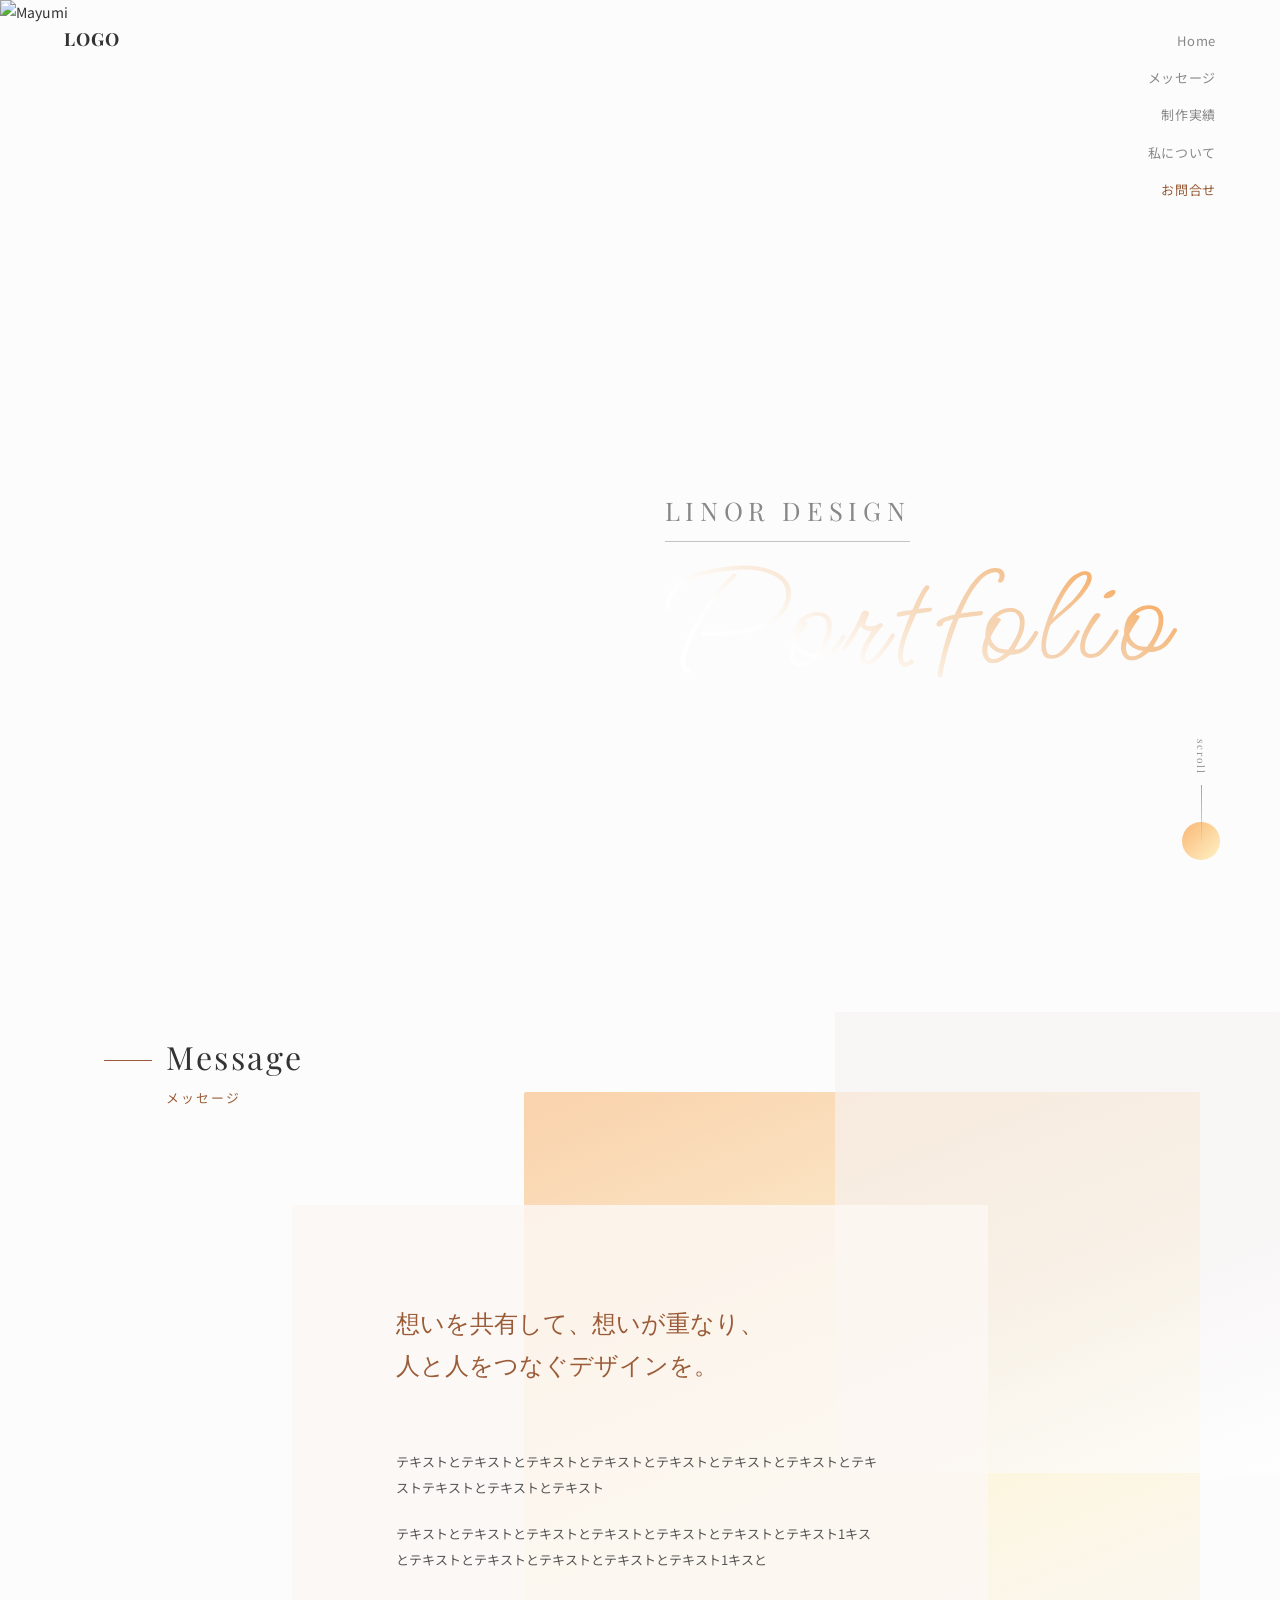
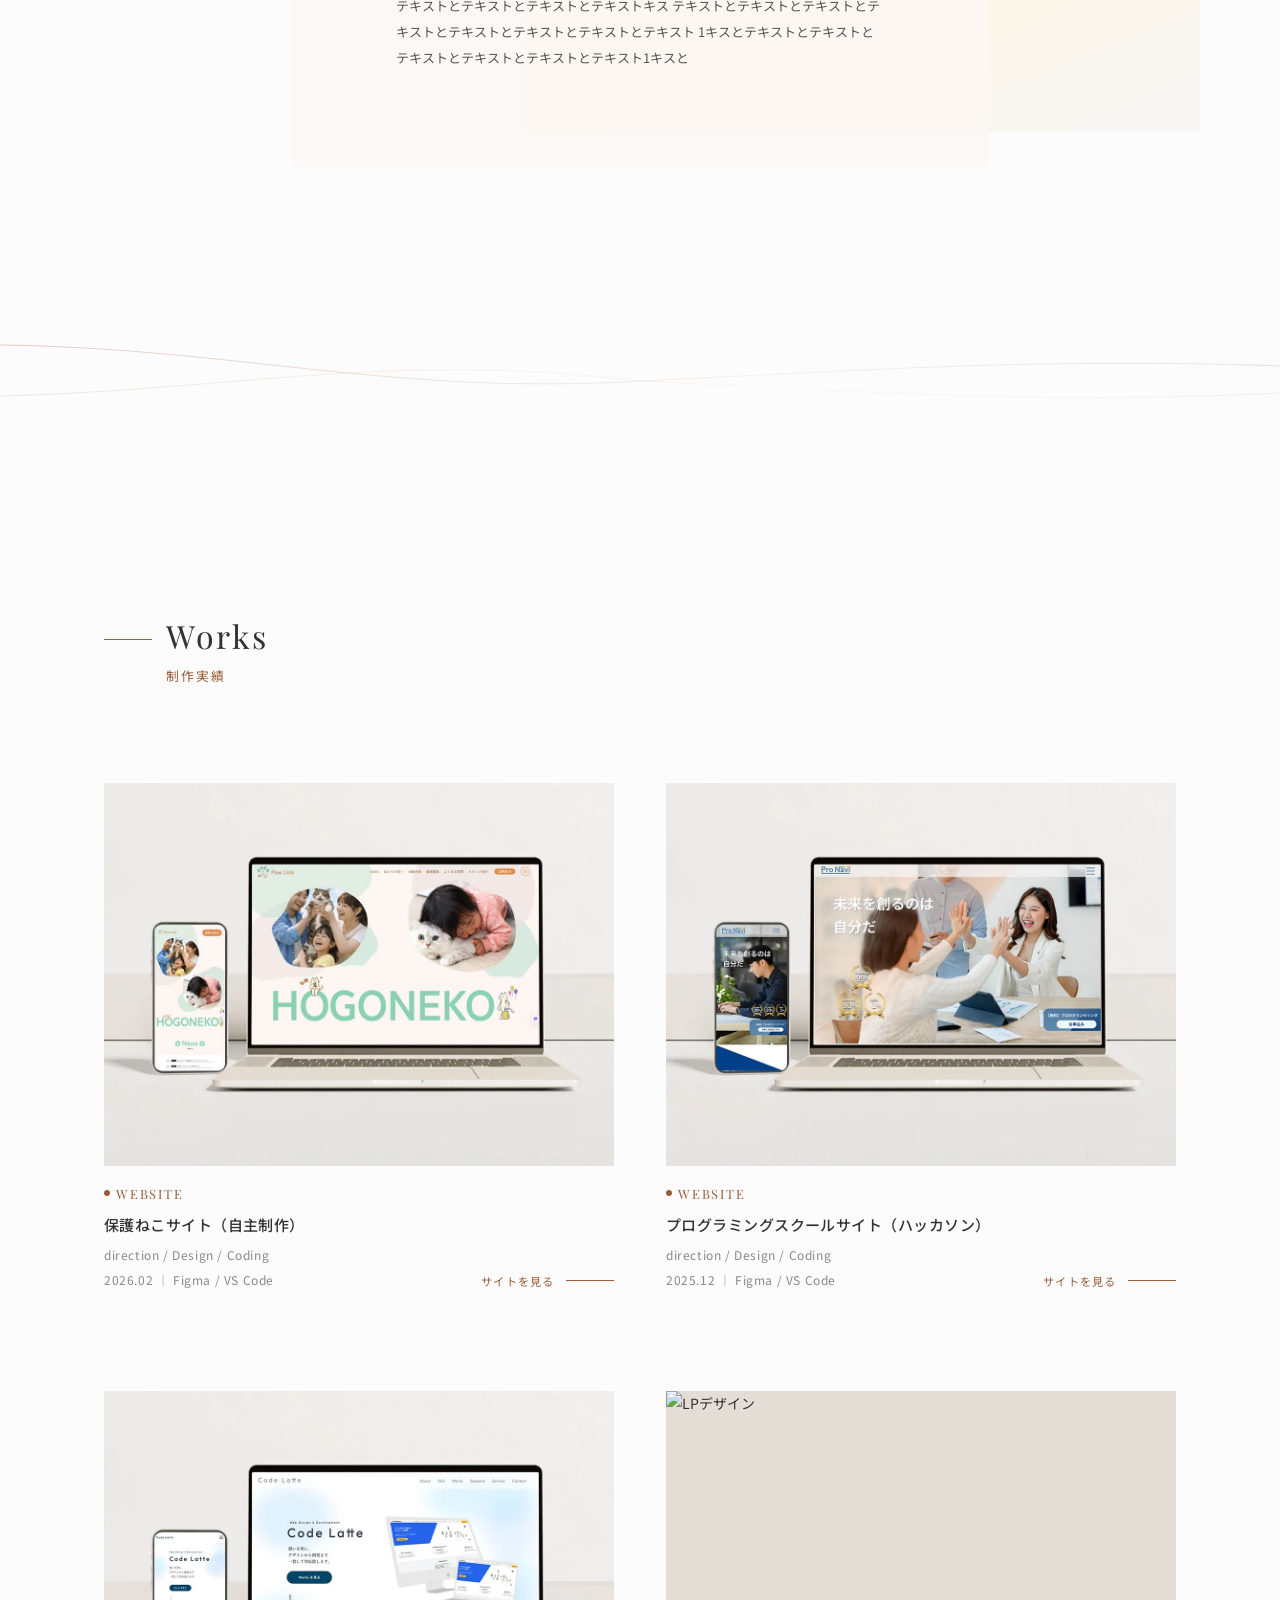
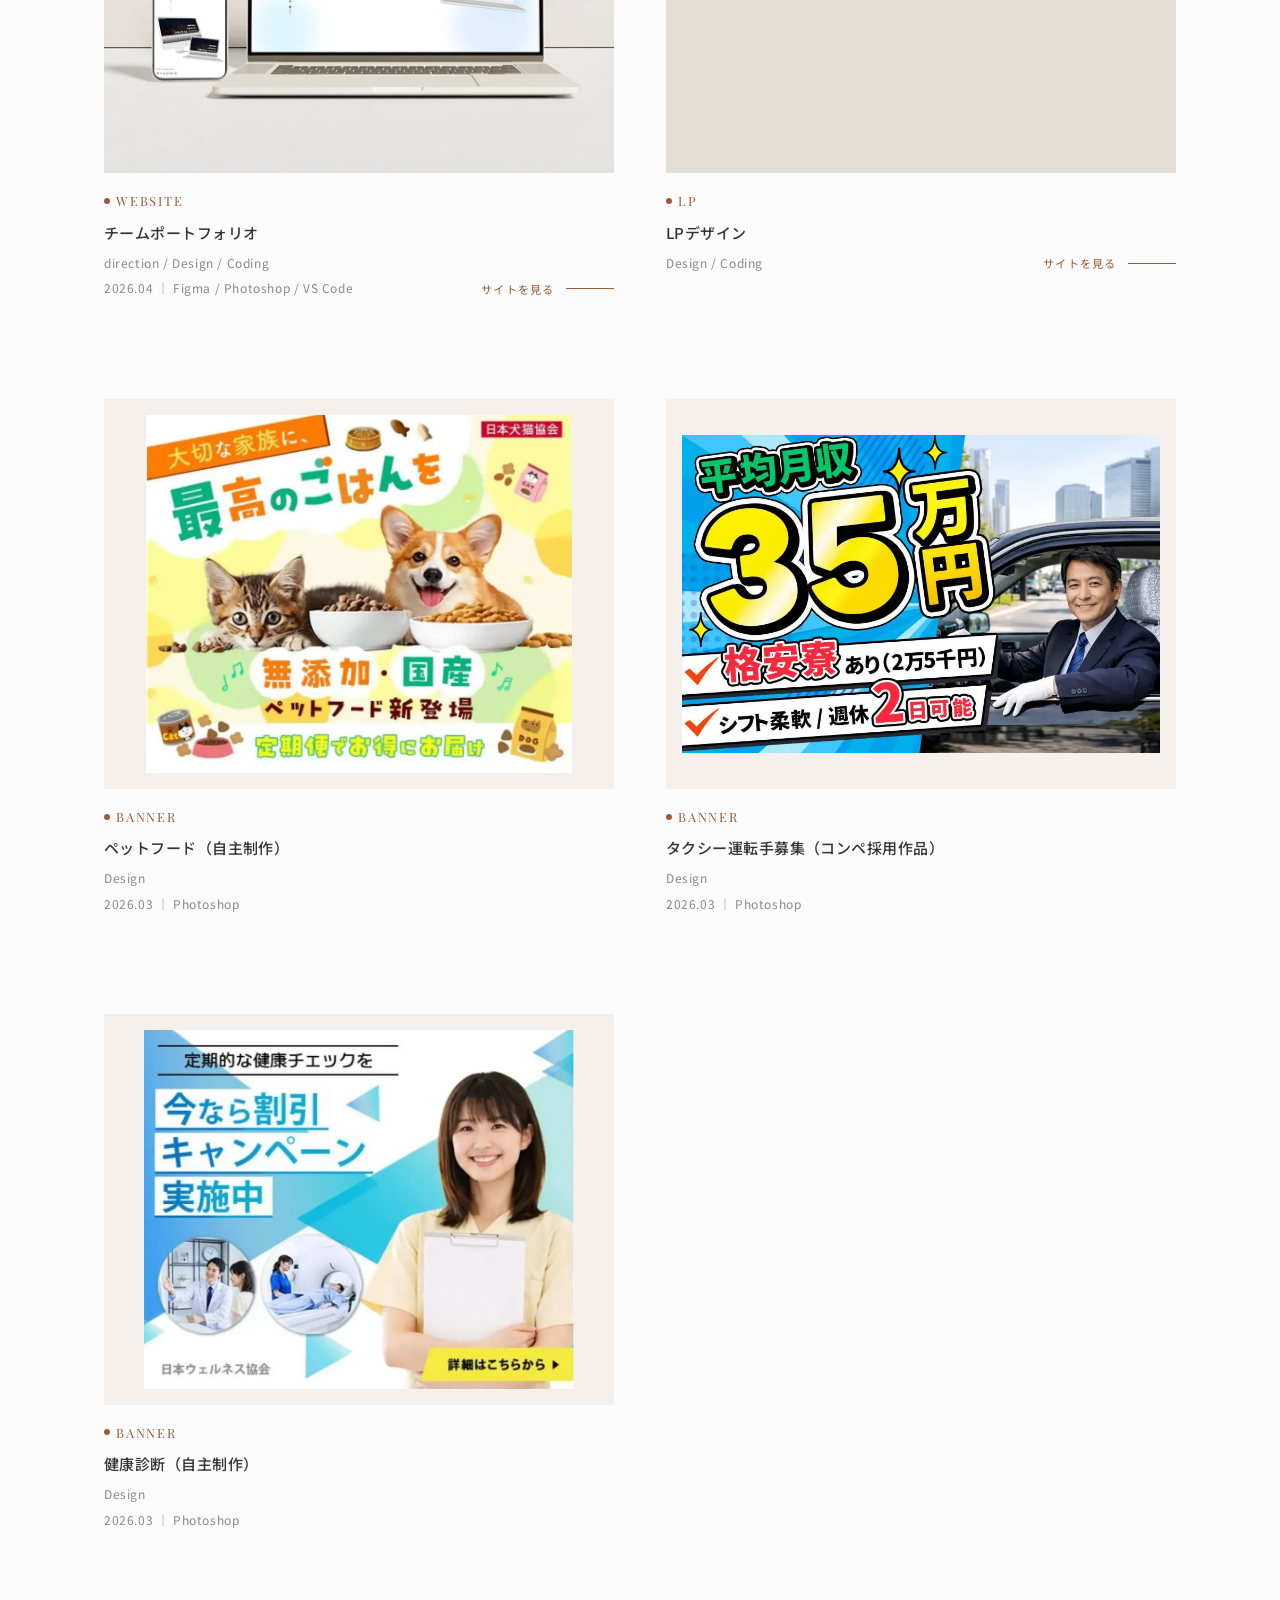
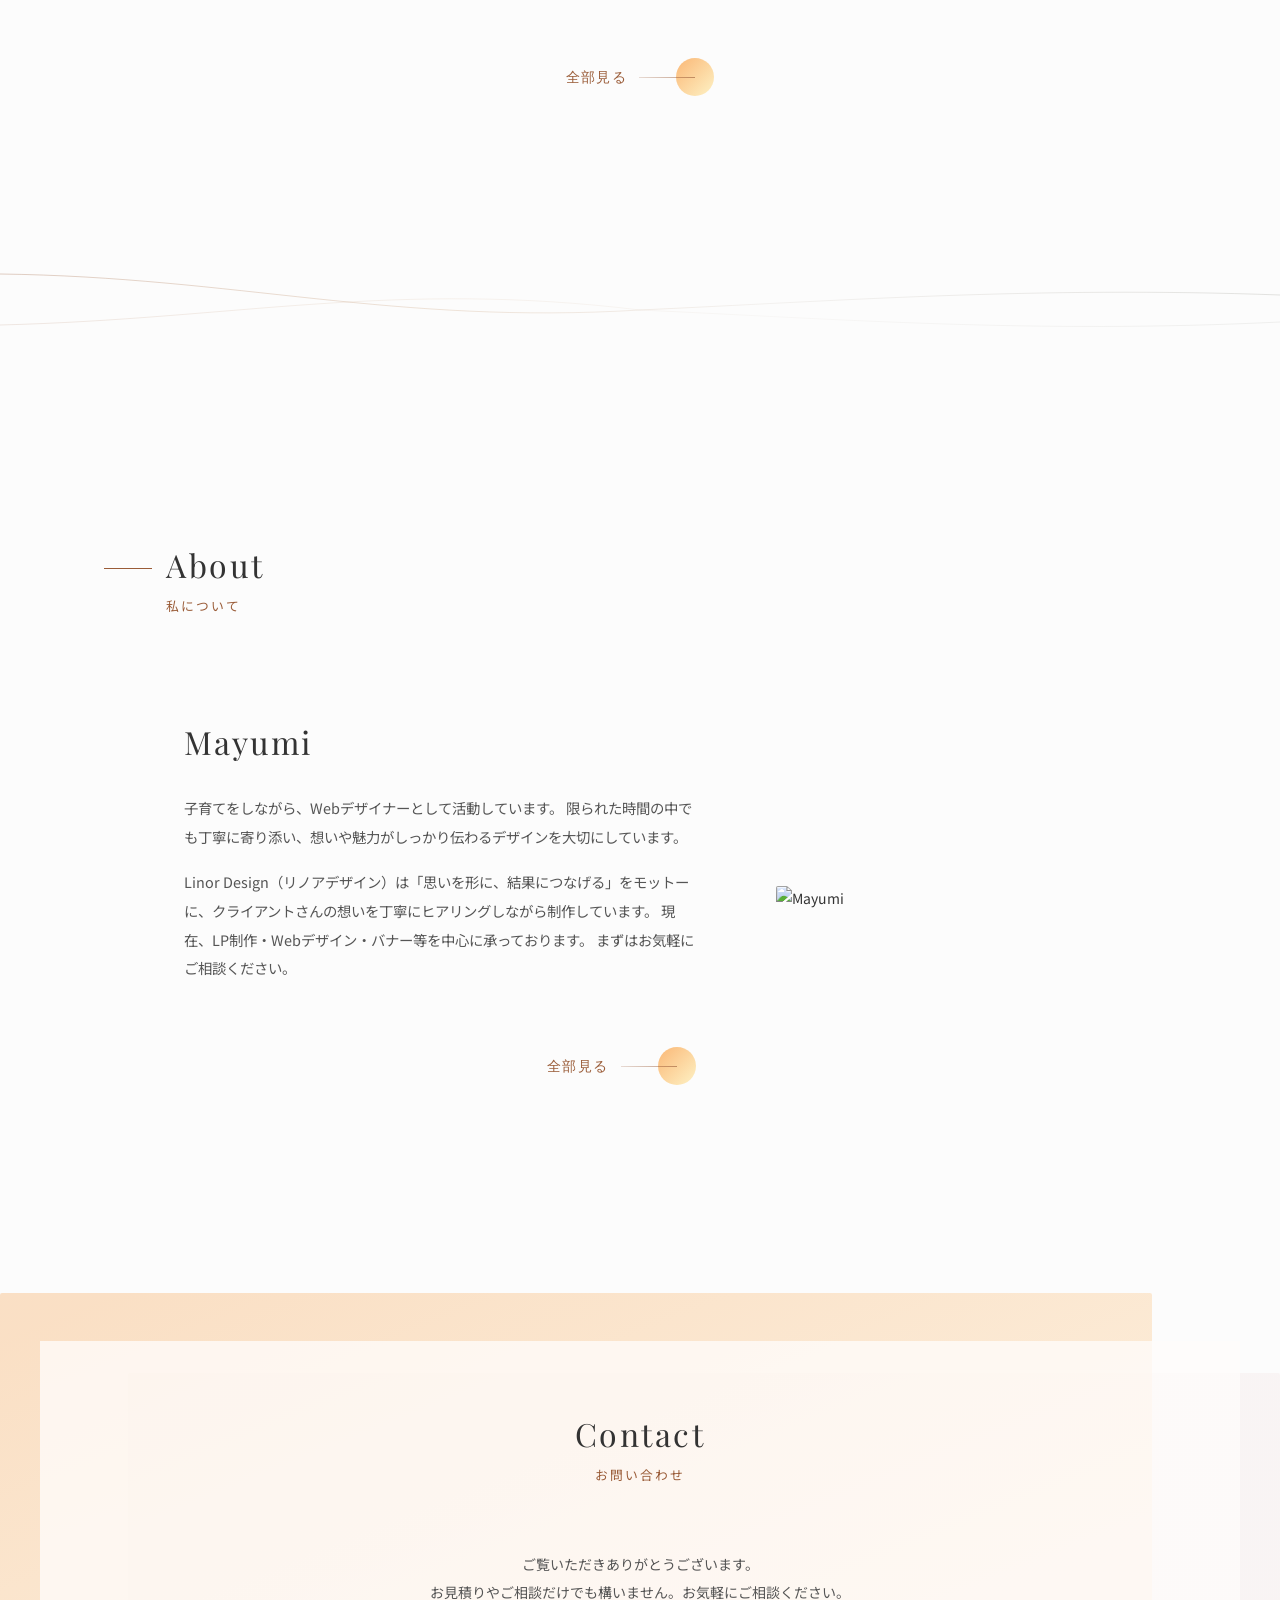
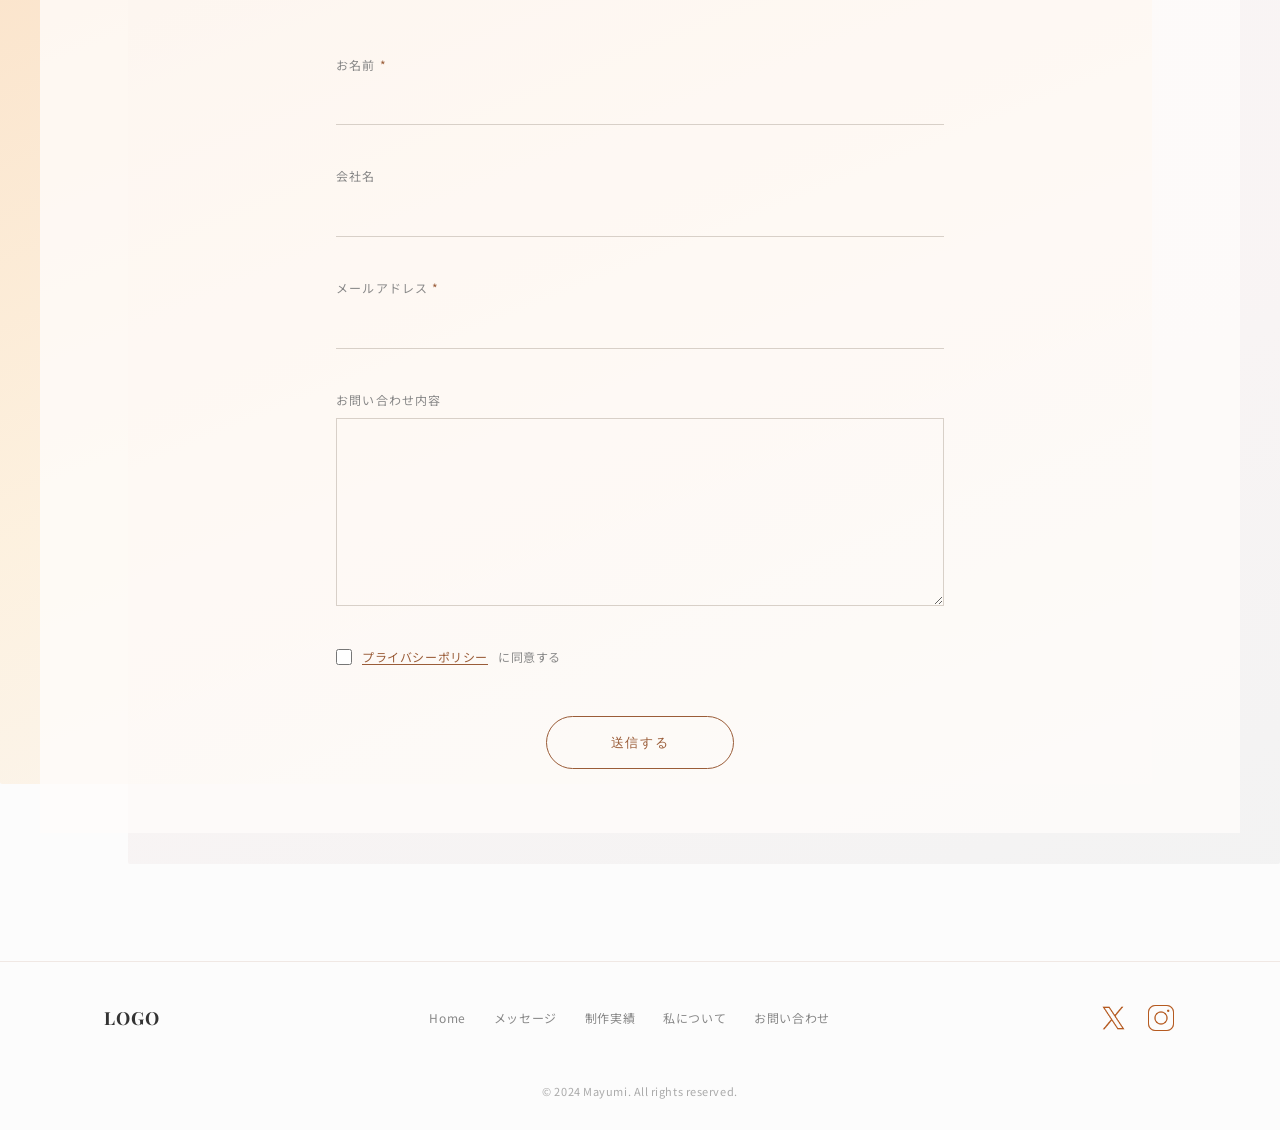
==== index.html @ d1223d57 "first commit" ====
<!DOCTYPE html>
<html lang="ja">

<head>
  <meta charset="UTF-8">
  <meta name="viewport" content="width=device-width, initial-scale=1.0">
  <title>Linor Design | Portfolio</title>
  <link rel="preconnect" href="https://fonts.googleapis.com">
  <link rel="preconnect" href="https://fonts.gstatic.com" crossorigin>
  <link
    href="https://fonts.googleapis.com/css2?family=Playfair+Display:ital,wght@0,400;0,700;1,400&family=Grape+Nuts&family=Noto+Sans+JP:wght@300;400;500&display=swap"
    rel="stylesheet">
  <link rel="stylesheet" href="css/style.css">
</head>

<body>

  <!-- ===== HEADER ===== -->
  <header class="header" id="header">
    <div class="header__inner">
      <h1><a href="#" class="header__logo">LOGO</a></h1>

      <nav class="header__nav" id="nav">
        <ul class="header__nav-list">
          <li><a href="#">Home</a></li>
          <li><a href="#message">メッセージ</a></li>
          <li><a href="#works">制作実績</a></li>
          <li><a href="#about">私について</a></li>
          <li><a href="#contact" class="header__contact-btn">お問合せ</a></li>
        </ul>
      </nav>

      <button class="header__hamburger" id="hamburger" aria-label="メニューを開く" aria-expanded="false">
        <span></span>
        <span></span>
        <span></span>
      </button>
    </div>
  </header>

  <main>

    <!-- ===== HERO ===== -->
    <section class="hero">
      <!-- 背景写真：全幅・全高 -->
      <div class="hero__bg">
        <img src="https://placehold.co/1920x1080/f5f0eb/c8c0b8?text=Photo" alt="Mayumi">
      </div>

      <!-- テキスト：写真の上に重ねて左下配置 -->
      <div class="hero__content">
        <p class="hero__label">Linor Design</p>
        <div class="hero__portfolio-wrap">
          <img src="images/svg/Portfolio.svg" alt="Portfolio" class="hero__portfolio-svg">
        </div>
      </div>

      <!-- スクロールインジケーター：右下 -->
      <div class="hero__scroll" aria-hidden="true">
        <span class="hero__scroll-text">scroll</span>
        <div class="hero__scroll-line"></div>
        <div class="hero__scroll-circle"></div>
      </div>
    </section>

    <!-- ===== MESSAGE ===== -->
    <section class="message" id="message">

      <!-- 右側の装飾ブロック -->
      <div class="message__deco" aria-hidden="true">
        <div class="message__deco-block message__deco-block--main"></div>
        <div class="message__deco-block message__deco-block--sub"></div>
      </div>

      <div class="wrapper">
        <div class="section-title js-section-title">
          <div class="section-title__inner">
            <span class="line"></span>
            <div class="section-title__text">
              <h2 class="en">Message</h2>
              <span class="ja">メッセージ</span>
            </div>
          </div>
        </div>

        <div class="message__body fade-up">
          <h3 class="message__heading">
            想いを共有して、想いが重なり、<br>
            人と人をつなぐデザインを。
          </h3>
          <div class="message__text">
            <p>テキストとテキストとテキストとテキストとテキストとテキストとテキストとテキストテキストとテキストとテキスト</p>
            <p>テキストとテキストとテキストとテキストとテキストとテキストとテキスト1キスとテキストとテキストとテキストとテキストとテキスト1キスと</p>
            <p>テキストとテキストとテキストとテキストキス
              テキストとテキストとテキストとテキストとテキストとテキストとテキストとテキスト
              1キスとテキストとテキストとテキストとテキストとテキストとテキスト1キスと</p>
          </div>
        </div>
      </div>

      <!-- アニメーション①：波線 -->
      <div class="wave-container js-wave">
        <svg viewBox="0 0 2600 400" preserveAspectRatio="none">
          <defs>
            <linearGradient id="wg1" x1="0%" y1="0%" x2="100%" y2="0%">
              <stop offset="0%" stop-color="#9A5C38" stop-opacity="0.85" />
              <stop offset="35%" stop-color="#c4956a" stop-opacity="0.7" />
              <stop offset="60%" stop-color="#d8d0c8" stop-opacity="0.7" />
              <stop offset="100%" stop-color="#a8a8a0" stop-opacity="0.9" />
            </linearGradient>
            <linearGradient id="wg2" x1="0%" y1="0%" x2="100%" y2="0%">
              <stop offset="0%" stop-color="#9A5C38" stop-opacity="0.6" />
              <stop offset="35%" stop-color="#c4956a" stop-opacity="0.5" />
              <stop offset="60%" stop-color="#d8d0c8" stop-opacity="0.5" />
              <stop offset="100%" stop-color="#a8a8a0" stop-opacity="0.7" />
            </linearGradient>
          </defs>
          <path fill="none" stroke="url(#wg1)" stroke-width="0.9" stroke-dasharray="8000" stroke-dashoffset="8000"
            class="wave-line" d="M0,60 C480,70 800,230 1300,180 C1700,150 2100,100 2600,130" />

          <path fill="none" stroke="url(#wg2)" stroke-width="0.6" stroke-dasharray="8000" stroke-dashoffset="8000"
            class="wave-line2" d="M0,230 C480,210 800,80 1300,180 C1700,210 2100,260 2600,220" />
        </svg>
      </div>
    </section>

    <!-- ===== WORKS ===== -->
    <section class="works" id="works">
      <div class="wrapper">

        <div class="section-title js-section-title">
          <div class="section-title__inner">
            <span class="line"></span>
            <div class="section-title__text">
              <h2 class="en">Works</h2>
              <span class="ja">制作実績</span>
            </div>
          </div>
        </div>

        <div class="works__grid" id="works-grid">

          <article class="works__item fade-up" data-category="web">
            <a href="https://mayuib1211-ui.github.io/paw-link/" target="_blank" rel="noopener" class="works__item-link">
              <div class="works__item-img">
                <img src="images/works/hp01.webp" alt="保護ねこサイト">
              </div>
              <div class="works__item-body">
                <div class="works__inner">
                  <p class="works__item-category">website</p>
                  <h3 class="works__item-title">保護ねこサイト（自主制作）</h3>
                  <p class="works__item-tags">direction / Design / Coding</p>
                  <p class="works__item-period">2026.02 ｜ Figma / VS Code</p>
                </div>
                <span class="works__item-more btn-arrow">サイトを見る</span>
              </div>
            </a>
          </article>

          <article class="works__item fade-up" data-category="web">
            <a href="https://mayuib1211-ui.github.io/pronavi-deploy/" target="_blank" rel="noopener"
              class="works__item-link">
              <div class="works__item-img">
                <img src="images/works/hp02.webp" alt="プログラミングスクールサイト">
              </div>
              <div class="works__item-body">
                <div class="works__inner">
                  <p class="works__item-category">website</p>
                  <h3 class="works__item-title">プログラミングスクールサイト（ハッカソン）</h3>
                  <p class="works__item-tags">direction / Design / Coding</p>
                  <p class="works__item-period">2025.12 ｜ Figma / VS Code</p>
                </div>
                <span class="works__item-more btn-arrow">サイトを見る</span>
              </div>
            </a>
          </article>

          <article class="works__item fade-up" data-category="web">
            <a href="https://mayuib1211-ui.github.io/portfolio-site/" target="_blank" rel="noopener"
              class="works__item-link">
              <div class="works__item-img">
                <img src="images/works/hp03.webp" alt="チームポートフォリオ">
              </div>
              <div class="works__item-body">
                <div class="works__inner">
                  <p class="works__item-category">website</p>
                  <h3 class="works__item-title">チームポートフォリオ</h3>
                  <p class="works__item-tags">direction / Design / Coding</p>
                  <p class="works__item-period">2026.04 ｜ Figma / Photoshop / VS Code</p>
                </div>
                <span class="works__item-more btn-arrow">サイトを見る</span>
              </div>
            </a>
          </article>

          <article class="works__item fade-up" data-category="lp">
            <a href="#" class="works__item-link">
              <div class="works__item-img">
                <img src="..." alt="LPデザイン">
              </div>
              <div class="works__item-body">
                <div class="works__inner">
                  <p class="works__item-category">LP</p>
                  <h3 class="works__item-title">LPデザイン</h3>
                  <p class="works__item-tags">Design / Coding</p>
                </div>
                <span class="works__item-more btn-arrow">サイトを見る</span>
              </div>
            </a>
          </article>

          <article class="works__item fade-up" data-category="banner">
            <div class="works__item-img">
              <img src="images/works/banner01.webp" alt="ペットフードバナー">
            </div>
            <div class="works__item-body">
              <div class="works__inner">
                <p class="works__item-category">banner</p>
                <h3 class="works__item-title">ペットフード（自主制作）</h3>
                <p class="works__item-tags">Design</p>
                <p class="works__item-period">2026.03 ｜ Photoshop</p>
              </div>
            </div>
          </article>


          <article class="works__item fade-up" data-category="banner">
            <div class="works__item-img">
              <img src="images/works/banner03.webp" alt="タクシー運転手募集バナー">
            </div>
            <div class="works__item-body">
              <div class="works__inner">
                <p class="works__item-category">banner</p>
                <h3 class="works__item-title">タクシー運転手募集（コンペ採用作品）</h3>
                <p class="works__item-tags">Design</p>
                <p class="works__item-period">2026.03 ｜ Photoshop</p>
              </div>
            </div>
          </article>

          <article class="works__item fade-up" data-category="banner">

            <div class="works__item-img">
              <img src="images/works/banner02.webp" alt="健康診断バナー">
            </div>
            <div class="works__item-body">
              <div class="works__inner">
                <p class="works__item-category">banner</p>
                <h3 class="works__item-title">健康診断（自主制作）</h3>
                <p class="works__item-tags">Design</p>
                <p class="works__item-period">2026.03 ｜ Photoshop</p>
              </div>
            </div>
          </article>



        </div>

        <div class="works__more fade-up">
          <a href="works/" class="btn-arrow-scond">
            <span class="btn-arrow-scond__text">全部見る</span>
            <span class="btn-arrow-scond__line"></span>
            <span class="btn-arrow-scond__circle"></span>
          </a>
        </div>

      </div>

      <!-- アニメーション①：波線（2本目） -->
      <div class="wave-container js-wave">
        <svg viewBox="0 0 2600 400" preserveAspectRatio="none">
          <defs>
            <linearGradient id="wg3" x1="0%" y1="0%" x2="100%" y2="0%">
              <stop offset="0%" stop-color="#9A5C38" stop-opacity="0.85" />
              <stop offset="35%" stop-color="#c4956a" stop-opacity="0.7" />
              <stop offset="60%" stop-color="#d8d0c8" stop-opacity="0.7" />
              <stop offset="100%" stop-color="#a8a8a0" stop-opacity="0.9" />
            </linearGradient>
            <linearGradient id="wg4" x1="0%" y1="0%" x2="100%" y2="0%">
              <stop offset="0%" stop-color="#9A5C38" stop-opacity="0.6" />
              <stop offset="35%" stop-color="#c4956a" stop-opacity="0.5" />
              <stop offset="60%" stop-color="#d8d0c8" stop-opacity="0.5" />
              <stop offset="100%" stop-color="#a8a8a0" stop-opacity="0.7" />
            </linearGradient>
          </defs>
          <path fill="none" stroke="url(#wg1)" stroke-width="0.9" stroke-dasharray="8000" stroke-dashoffset="8000"
            class="wave-line" d="M0,60 C480,70 800,230 1300,180 C1700,150 2100,100 2600,130" />

          <path fill="none" stroke="url(#wg2)" stroke-width="0.6" stroke-dasharray="8000" stroke-dashoffset="8000"
            class="wave-line2" d="M0,230 C480,210 800,80 1300,180 C1700,210 2100,260 2600,220" />
        </svg>
      </div>
    </section>

    <!-- ===== ABOUT ===== -->
    <section class="about" id="about">
      <div class="wrapper">

        <div class="section-title js-section-title">
          <div class="section-title__inner">
            <span class="line"></span>
            <div class="section-title__text">
              <h2 class="en">About</h2>
              <span class="ja">私について</span>
            </div>
          </div>
        </div>


        <div class="about__body fade-up">
          <div class="about__text">
            <h2 class="about__name">Mayumi</h2>
            <div class="about__description">
              <p>子育てをしながら、Webデザイナーとして活動しています。
                限られた時間の中でも丁寧に寄り添い、想いや魅力がしっかり伝わるデザインを大切にしています。</p>
              <p>Linor Design（リノアデザイン）は「思いを形に、結果につなげる」をモットーに、クライアントさんの想いを丁寧にヒアリングしながら制作しています。
                現在、LP制作・Webデザイン・バナー等を中心に承っております。
                まずはお気軽にご相談ください。</p>
            </div>

            <div class="about__more fade-up">
              <a href="works/" class="btn-arrow-scond">
                <span class="btn-arrow-scond__text">全部見る</span>
                <span class="btn-arrow-scond__line"></span>
                <span class="btn-arrow-scond__circle"></span>
              </a>
            </div>
          </div>
          <div class="about__image">
            <img src="https://placehold.co/400x500/e8e0d8/b0a898?text=Photo" alt="Mayumi">
          </div>
        </div>

      </div>
    </section>

    <!-- ===== CONTACT ===== -->
    <section class="contact" id="contact">
      <div class="contact__deco" aria-hidden="true">
        <div class="contact__deco-block contact__deco-block--main"></div>
        <div class="contact__deco-block contact__deco-block--sub"></div>
      </div>
      <div class="wrapper fade-up">

        <div class="section-title js-section-title">
          <span class="line"></span>
          <p class="en">Contact</p>
          <h2 class="ja">お問い合わせ</h2>
        </div>

        <p class="contact__lead">
          ご覧いただきありがとうございます。<br>
          お見積りやご相談だけでも構いません。お気軽にご相談ください。
        </p>

        <form class="contact__form fadein" style="transition-delay: 0s" action="https://formspree.io/f/xeevebpj"
          method="POST">

          <!-- お名前 -->
          <div class="contact__field">
            <label class="contact__label-field" for="name">お名前<span class="contact__required">*</span></label>
            <input class="contact__input" type="text" id="name" name="name" required>
          </div>

          <!-- 会社名 -->
          <div class="contact__field">
            <label class="contact__label-field" for="company">会社名</label>
            <input class="contact__input" type="text" id="company" name="company">
          </div>

          <!-- メールアドレス -->
          <div class="contact__field">
            <label class="contact__label-field" for="email">メールアドレス<span class="contact__required">*</span></label>
            <input class="contact__input" type="email" id="email" name="email" required>
          </div>

          <!-- お問い合わせ内容 -->
          <div class="contact__field">
            <label class="contact__label-field" for="message">お問い合わせ内容</label>
            <textarea class="contact__textarea" id="message" name="message" rows="6"></textarea>
          </div>

          <!-- プライバシーポリシー -->
          <div class="contact__privacy">
            <label><input type="checkbox" name="privacy" required>
              <a href="privacy.html" target="_blank">プライバシーポリシー</a>に同意する
            </label>
          </div>

          <button class="contact__btn" type="submit">送信する</button>
          <!-- <button class="contact__btn" type="submit"><span>送信する</span></button> -->

        </form>
      </div>

    </section>

    <!-- ===== BANNER MODAL ===== -->
    <div class="modal" id="banner-modal" role="dialog" aria-modal="true" aria-label="バナー拡大表示">
      <div class="modal__overlay" id="modal-overlay"></div>
      <div class="modal__content">
        <button class="modal__close" id="modal-close" aria-label="閉じる">
          <span></span>
          <span></span>
        </button>
        <div class="modal__img-wrap">
          <img id="modal-img" class="modal__img" alt="">
        </div>
        <p class="modal__caption" id="modal-caption"></p>
      </div>
    </div>

  </main>

  <!-- ===== FOOTER ===== -->
  <footer class="footer">
    <div class="wrapper">
      <div class="footer__top">
        <a href="#" class="footer__logo">LOGO</a>

        <nav>
          <ul class="footer__nav-list">
            <li><a href="#">Home</a></li>
            <li><a href="#message">メッセージ</a></li>
            <li><a href="#works">制作実績</a></li>
            <li><a href="#about">私について</a></li>
            <li><a href="#contact">お問い合わせ</a></li>
          </ul>
        </nav>

        <div class="footer__social">
          <a href="https://x.com/mayumi_codes" target="_blank" rel="noopener" aria-label="X (Twitter)">
            <img src="images/svg/icons_x.svg" alt="X">
          </a>
          <a href="https://www.instagram.com/linor_mayumi/" target="_blank" rel="noopener" aria-label="Instagram">
            <img src="images/svg/icons_Instagram.svg" alt="Instagram">
          </a>
        </div>
      </div>

      <div class="footer__bottom">
        <p class="footer__copy">&copy; 2024 Mayumi. All rights reserved.</p>
      </div>
    </div>
  </footer>

  <button class="page-top" id="page-top" aria-label="トップへ戻る"></button>
  <script src="js/main.js"></script>
</body>

</html>
---- css/style.css ----
@charset "UTF-8";
*,
*::before,
*::after {
  box-sizing: border-box;
  margin: 0;
  padding: 0;
}

h1,
h2,
h3,
h4,
h5,
h6 {
  font-weight: normal;
  font-size: inherit;
}

html {
  scroll-behavior: smooth;
}

body {
  font-family: "Noto Sans JP", sans-serif;
  font-size: 0.875rem;
  line-height: 1.8;
  color: #333333;
  background-color: #FCFCFC;
  overflow-x: hidden;
}

img {
  max-width: 100%;
  height: auto;
  display: block;
}

a {
  text-decoration: none;
  color: inherit;
}

ul,
ol {
  list-style: none;
}

button {
  font-family: "Noto Sans JP", sans-serif;
}

.message,
.works,
.about,
.contact {
  position: relative;
  z-index: 1;
  background: #FCFCFC;
}

.page-top {
  position: fixed;
  bottom: 2rem;
  right: 3.75rem;
  width: 2.375rem;
  height: 2.375rem;
  border-radius: 50%;
  background: linear-gradient(135deg, rgba(249, 130, 12, 0.55) 3%, rgba(254, 240, 187, 0.85) 100%);
  border: none;
  cursor: pointer;
  display: flex;
  align-items: center;
  justify-content: center;
  z-index: 200;
  opacity: 0;
  transform: translateY(0.75rem);
  transition: opacity 0.3s ease, transform 0.3s ease;
  pointer-events: none;
}
.page-top.visible {
  opacity: 1;
  transform: translateY(0);
  pointer-events: auto;
}
.page-top::before {
  content: "";
  display: block;
  width: 0.5rem;
  height: 0.5rem;
  border-top: 1.5px solid #fff;
  border-right: 1.5px solid #fff;
  transform: rotate(-45deg);
}
.page-top:hover {
  opacity: 0.75;
}

.section-title {
  margin-bottom: 6rem;
}
.section-title__inner {
  display: flex;
  align-items: center;
  gap: 0.875rem;
  margin-bottom: 0.5rem;
}
.section-title .line {
  width: 0;
  height: 0.5px;
  background: #9A5C38;
  transition: width 0.8s cubic-bezier(0.4, 0, 0.2, 1) 0.2s;
  flex-shrink: 0;
  margin-bottom: 1rem;
}
.section-title__text {
  display: flex;
  flex-direction: column;
  justify-content: center;
}
.section-title .en {
  font-family: "Playfair Display", serif;
  font-size: 2rem;
  font-weight: 400;
  letter-spacing: 0.08em;
  color: #333333;
  opacity: 0;
  transform: translateX(-0.75rem);
  transition: opacity 0.7s cubic-bezier(0.4, 0, 0.2, 1) 0.7s, transform 0.7s cubic-bezier(0.4, 0, 0.2, 1) 0.7s;
}
.section-title .ja {
  display: block;
  font-size: 0.8rem;
  color: #9A5C38;
  letter-spacing: 0.15em;
  opacity: 0;
  transform: translateX(-0.5rem);
  transition: opacity 0.7s cubic-bezier(0.4, 0, 0.2, 1) 0.9s, transform 0.7s cubic-bezier(0.4, 0, 0.2, 1) 0.9s;
}
.section-title.active .line {
  width: 3rem;
}
.section-title.active .en {
  opacity: 1;
  transform: translateX(0);
}
.section-title.active .ja {
  opacity: 1;
  transform: translateX(0);
}

.contact .section-title {
  margin-bottom: 4rem;
}

.wrapper {
  max-width: 1200px;
  padding-inline: 4rem;
  margin: 0 auto;
}
@media (max-width: 768px) {
  .wrapper {
    padding-inline: 2rem;
  }
}

.btn-arrow {
  display: inline-flex;
  align-items: center;
  gap: 0.75rem;
  color: #9A5C38;
  font-size: 0.7rem;
  letter-spacing: 0.1em;
  text-decoration: none;
  cursor: pointer;
  background: none;
  border: none;
  padding: 0;
}
.btn-arrow::after {
  content: "";
  display: block;
  width: 3rem;
  height: 1px;
  background: currentColor;
  transition: width 0.35s ease;
}
.btn-arrow:hover::after {
  width: 3.5rem;
}

.btn-arrow-scond {
  display: inline-flex;
  align-items: center;
  gap: 0;
  color: #9A5C38;
  font-family: "Playfair Display", serif;
  font-size: 0.9rem;
  letter-spacing: 0.1em;
  text-decoration: none;
  cursor: pointer;
}
.btn-arrow-scond__text {
  margin-right: 0.75rem;
}
.btn-arrow-scond__line {
  display: block;
  position: relative;
  width: 3.5rem;
  height: 1px;
  background: rgba(154, 92, 56, 0.12);
  margin-right: -1.1875rem;
  z-index: 1;
  transition: width 0.35s ease;
}
.btn-arrow-scond__line::after {
  content: "";
  position: absolute;
  inset: 0;
  background: linear-gradient(to right, rgba(154, 92, 56, 0.1), rgba(154, 92, 56, 0.55));
  animation: linebar 2s ease-in-out infinite;
}
.btn-arrow-scond:hover .btn-arrow-scond__line {
  width: 3.5rem;
}
.btn-arrow-scond__circle {
  display: block;
  width: 2.375rem;
  height: 2.375rem;
  border-radius: 50%;
  background: linear-gradient(135deg, rgba(249, 130, 12, 0.55) 3%, rgba(254, 240, 187, 0.85) 100%);
}
.btn-arrow-scond:hover .btn-arrow-scond__line {
  width: 3.8rem;
}

.fade-up {
  opacity: 0;
  transform: translateY(20px);
  transition: opacity 0.8s cubic-bezier(0.4, 0, 0.2, 1), transform 0.8s cubic-bezier(0.4, 0, 0.2, 1);
}
.fade-up.active {
  opacity: 1;
  transform: translateY(0);
}

@keyframes scrollbar {
  0% {
    clip-path: inset(0 0 100% 0);
  }
  50% {
    clip-path: inset(0 0 0% 0);
  }
  100% {
    clip-path: inset(100% 0 0 0);
  }
}
@keyframes linebar {
  0% {
    transform: scaleX(0);
    transform-origin: left;
    opacity: 0;
  }
  50% {
    transform: scaleX(1);
    opacity: 1;
  }
  100% {
    transform: scaleX(1);
    opacity: 0;
  }
}
.wave-line {
  transition: stroke-dashoffset 5.5s cubic-bezier(0.4, 0, 0.2, 1);
}

.wave-line2 {
  transition: stroke-dashoffset 6.5s cubic-bezier(0.4, 0, 0.2, 1) 0.15s;
}

.wave-line.active,
.wave-line2.active {
  stroke-dashoffset: 0;
}

.wave-container {
  width: 100%;
  overflow: hidden;
  line-height: 0;
  padding-block: 2rem;
}
.wave-container svg {
  width: 100%;
  height: 120px;
  display: block;
}

.header {
  position: absolute;
  top: 0;
  left: 0;
  right: 0;
  z-index: 10;
  background: transparent;
}
.header__inner {
  width: 90%;
  margin: 0 auto;
  display: flex;
  align-items: flex-start;
  justify-content: space-between;
  padding-block: 1.75rem;
}
@media (max-width: 768px) {
  .header__inner {
    padding-block: 1rem;
  }
}
.header__logo {
  font-family: "Playfair Display", serif;
  font-size: 1.125rem;
  font-weight: 700;
  letter-spacing: 0.06em;
  color: #333333;
  z-index: 101;
  position: relative;
  line-height: 1;
}
@media (max-width: 768px) {
  .header__nav {
    display: none;
    position: fixed;
    inset: 0;
    background: rgba(252, 252, 252, 0.98);
    z-index: 99;
    flex-direction: column;
    justify-content: center;
    align-items: center;
  }
  .header__nav.open {
    display: flex;
  }
}
.header__nav-list {
  display: flex;
  flex-direction: column;
  align-items: flex-end;
  gap: 0.75rem;
}
@media (max-width: 768px) {
  .header__nav-list {
    align-items: center;
    gap: 1.75rem;
  }
}
.header__nav-list a {
  font-size: 0.8125rem;
  letter-spacing: 0.05em;
  color: #888888;
  transition: color 0.2s;
}
.header__nav-list a:hover {
  color: #9A5C38;
}
@media (max-width: 768px) {
  .header__nav-list a {
    font-size: 1rem;
  }
}
.header__contact-btn {
  color: #9A5C38 !important;
}
.header__hamburger {
  display: none;
  flex-direction: column;
  gap: 0.3125rem;
  background: none;
  border: none;
  cursor: pointer;
  padding: 0.5rem;
  z-index: 101;
  position: relative;
}
@media (max-width: 768px) {
  .header__hamburger {
    display: flex;
  }
}
.header__hamburger span {
  display: block;
  width: 1.5rem;
  height: 1px;
  background: #333333;
  transition: all 0.3s ease;
  transform-origin: center;
}
.header__hamburger.open span:nth-child(1) {
  transform: translateY(0.375rem) rotate(45deg);
}
.header__hamburger.open span:nth-child(2) {
  opacity: 0;
}
.header__hamburger.open span:nth-child(3) {
  transform: translateY(-0.375rem) rotate(-45deg);
}

.header--hamburger .header__nav {
  display: none;
  position: fixed;
  inset: 0;
  background: rgba(252, 252, 252, 0.98);
  z-index: 99;
  flex-direction: column;
  justify-content: center;
  align-items: center;
}
.header--hamburger .header__nav.open {
  display: flex;
}
.header--hamburger .header__nav-list {
  flex-direction: column;
  align-items: center;
  gap: 1.75rem;
}
.header--hamburger .header__nav-list a {
  font-size: 1rem;
}
.header--hamburger .header__hamburger {
  display: flex;
}

.hero {
  position: sticky;
  top: 0;
  height: 100vh;
  min-height: 31.25rem;
  overflow: hidden;
  z-index: 0;
  background: #FCFCFC;
}
.hero__bg {
  position: absolute;
  top: 0;
  bottom: 0;
  left: 0;
  right: 25%;
  z-index: 0;
}
.hero__bg img {
  width: 100%;
  height: 100%;
  -o-object-fit: cover;
     object-fit: cover;
  -o-object-position: center top;
     object-position: center top;
}
@media (max-width: 768px) {
  .hero__bg {
    inset: 0;
  }
}
.hero__content {
  position: absolute;
  right: 8%;
  top: 65%;
  transform: translateY(-50%);
  z-index: 1;
}
@media (max-width: 768px) {
  .hero__content {
    right: auto;
    left: 1.25rem;
    top: auto;
    bottom: 5rem;
    transform: none;
  }
}
.hero__label {
  font-family: "Playfair Display", serif;
  font-size: 1.6rem;
  letter-spacing: 0.22em;
  color: #888888;
  text-transform: uppercase;
  margin-bottom: 1rem;
  display: inline-block;
  padding-bottom: 0.5rem;
  position: relative;
}
.hero__label::after {
  content: "";
  position: absolute;
  bottom: 0;
  left: 0;
  width: 100%;
  height: 0.5px;
  background: rgba(136, 136, 136, 0.5);
}
.hero__portfolio-wrap {
  max-width: 32.5rem;
}
@media (max-width: 768px) {
  .hero__portfolio-wrap {
    max-width: 16.25rem;
  }
}
.hero__portfolio-svg {
  width: 100%;
  height: auto;
}
.hero__scroll {
  position: absolute;
  bottom: 2.5rem;
  right: 3.75rem;
  z-index: 1;
  display: flex;
  flex-direction: column;
  align-items: center;
}
@media (max-width: 768px) {
  .hero__scroll {
    right: 1.25rem;
    bottom: 1.5rem;
  }
}
.hero__scroll-text {
  writing-mode: vertical-rl;
  text-orientation: mixed;
  font-family: "Playfair Display", serif;
  font-size: 0.625rem;
  letter-spacing: 0.2em;
  color: rgba(51, 51, 51, 0.55);
  margin-bottom: 0.625rem;
}
.hero__scroll-line {
  position: relative;
  width: 1px;
  height: 3.5rem;
  background: rgba(154, 92, 56, 0.12);
  margin-bottom: -1.1875rem;
  z-index: 1;
}
.hero__scroll-line::after {
  content: "";
  position: absolute;
  inset: 0;
  background: linear-gradient(to bottom, rgba(154, 92, 56, 0.55), rgba(154, 92, 56, 0.1));
  animation: scrollbar 2s ease-in-out infinite;
}
.hero__scroll-circle {
  width: 2.375rem;
  height: 2.375rem;
  border-radius: 50%;
  position: relative;
  z-index: 2;
  background: linear-gradient(135deg, rgba(249, 130, 12, 0.55) 3%, rgba(254, 240, 187, 0.85) 100%);
}

.message {
  position: relative;
  padding: 8rem 0 0;
  overflow: hidden;
}
@media (max-width: 768px) {
  .message {
    padding: 3.75rem 0 0;
  }
}
.message__deco {
  position: absolute;
  top: 0;
  right: 0;
  width: 60%;
  height: 40rem;
  pointer-events: none;
}
@media (max-width: 768px) {
  .message__deco {
    width: 62%;
    height: 30rem;
  }
}
.message__deco-block {
  position: absolute;
  border-radius: 0.125rem;
}
.message__deco-block--main {
  top: 12rem;
  right: 5rem;
  width: 88%;
  height: 100%;
  background: linear-gradient(158deg, rgba(243, 122, 0, 0.308) 3%, rgba(254, 240, 187, 0.5) 55%, rgba(246, 242, 242, 0.55) 100%);
}
@media (max-width: 768px) {
  .message__deco-block--main {
    width: 90%;
    top: 10rem;
    right: 0;
  }
}
.message__deco-block--sub {
  top: 7rem;
  right: 0;
  width: 58%;
  height: 72%;
  background: linear-gradient(158deg, rgba(246, 242, 242, 0.65) 60%, rgba(255, 255, 255, 0.7) 100%);
}
.message .wrapper {
  position: relative;
  z-index: 1;
  padding-bottom: 8rem;
}
@media (max-width: 768px) {
  .message .wrapper {
    padding-bottom: 3.75rem;
  }
}
.message__body {
  width: 65%;
  margin: 0 auto;
  padding-block: 6rem;
  background: rgba(253, 248, 244, 0.8235294118);
}
@media (max-width: 768px) {
  .message__body {
    width: 100%;
  }
}
.message__heading {
  width: 70%;
  margin: 0 auto;
  font-family: "Playfair Display", serif;
  font-size: 1.5rem;
  font-weight: 500;
  line-height: 1.75;
  color: #9A5C38;
  margin-bottom: 4rem;
}
@media (max-width: 768px) {
  .message__heading {
    font-size: 1.25rem;
    margin-bottom: 1.75rem;
  }
}
.message__text {
  width: 70%;
  margin: 0 auto;
}
.message__text p {
  font-size: 0.8125rem;
  color: #555555;
  line-height: 2;
  margin-bottom: 1.25rem;
}
.message__text p:last-child {
  margin-bottom: 0;
}

.page-banner {
  background: #FCFCFC;
  padding: 8rem 0 3rem;
}
@media (max-width: 768px) {
  .page-banner {
    padding: 6rem 0 2rem;
  }
}
.page-banner .section-title {
  margin-bottom: 0;
}

.works--full {
  padding-top: 2rem;
}
@media (max-width: 768px) {
  .works--full {
    padding-top: 1rem;
  }
}

.works {
  padding: 8rem 0 0;
  overflow: hidden;
}
@media (max-width: 768px) {
  .works {
    padding: 3.75rem 0 0;
  }
}
.works .wrapper {
  padding-bottom: 8rem;
}
@media (max-width: 768px) {
  .works .wrapper {
    padding-bottom: 3.75rem;
  }
}
.works__header {
  display: flex;
  align-items: flex-start;
  justify-content: space-between;
  margin-bottom: 2.5rem;
}
@media (max-width: 768px) {
  .works__header {
    flex-direction: column;
    gap: 1.25rem;
  }
}
.works__filters {
  display: flex;
  gap: 1.5rem;
  align-items: center;
  padding-top: 0.5rem;
  margin-bottom: 4rem;
}
.works__filter-btn {
  font-family: "Playfair Display", serif;
  font-size: 0.8125rem;
  letter-spacing: 0.06em;
  color: #888888;
  background: none;
  border: none;
  cursor: pointer;
  padding: 0.25rem 0;
  position: relative;
  transition: color 0.2s;
}
.works__filter-btn::after {
  content: "";
  position: absolute;
  bottom: 0;
  left: 0;
  width: 0;
  height: 1px;
  background: #9A5C38;
  transition: width 0.3s ease;
}
.works__filter-btn.active, .works__filter-btn:hover {
  color: #9A5C38;
}
.works__filter-btn.active::after {
  width: 100%;
}
.works__grid {
  display: grid;
  grid-template-columns: repeat(2, 1fr);
  gap: 6.25rem 3.25rem;
  margin-bottom: 8rem;
}
@media (max-width: 768px) {
  .works__grid {
    grid-template-columns: 1fr;
    gap: 2.5rem;
  }
}
.works__grid--banner {
  grid-template-columns: repeat(3, 1fr);
  gap: 2.5rem 2rem;
}
@media (max-width: 768px) {
  .works__grid--banner {
    grid-template-columns: repeat(2, 1fr);
    gap: 1.5rem;
  }
}
.works__grid--banner .works__item-more {
  display: none;
}
.works__item {
  transition: opacity 0.35s ease, transform 0.35s ease;
}
.works__item.hidden {
  display: none;
}
.works__item-body {
  display: flex;
  flex-direction: row;
  justify-content: space-between;
  align-items: flex-end;
}
.works__inner {
  display: flex;
  flex-direction: column;
}
.works__item-link {
  display: block;
}
.works__item-img {
  background: #e4ddd5;
  overflow: hidden;
  margin-bottom: 1rem;
}
.works__item-img img {
  width: 100%;
  aspect-ratio: 4/3;
  -o-object-fit: cover;
     object-fit: cover;
  padding: 0;
  transition: transform 0.5s cubic-bezier(0.4, 0, 0.2, 1);
}
.works__item-link:hover .works__item-img img {
  transform: scale(1.04);
}
.works__item[data-category=banner] .works__item-img {
  background: #f5f0eb;
  padding: 1rem;
}
.works__item[data-category=banner] .works__item-img img {
  aspect-ratio: 4/3;
  -o-object-fit: contain;
     object-fit: contain;
  padding: 0;
}
.works__item-category {
  display: flex;
  align-items: center;
  gap: 6px;
  font-family: "Playfair Display", serif;
  font-size: 0.8rem;
  letter-spacing: 0.14em;
  color: #9A5C38;
  text-transform: uppercase;
  margin-bottom: 0.375rem;
}
.works__item-category::before {
  content: "";
  display: block;
  width: 6px;
  height: 6px;
  border-radius: 50%;
  background: #9A5C38;
  flex-shrink: 0;
}
.works__item-title {
  font-size: 0.9375rem;
  font-weight: 500;
  color: #333333;
  margin-bottom: 0.375rem;
  letter-spacing: 0.03em;
}
.works__item-tags {
  font-size: 0.75rem;
  color: #888888;
  letter-spacing: 0.05em;
}
.works__item-period {
  font-size: 0.75rem;
  color: #888888;
  letter-spacing: 0.05em;
  margin-top: 0.25rem;
}
.works__more {
  display: flex;
  justify-content: center;
  margin-top: 2rem;
}

/* ===== MODAL ===== */
.modal {
  position: fixed;
  inset: 0;
  z-index: 1000;
  display: flex;
  align-items: center;
  justify-content: center;
  padding: 1.5rem;
  pointer-events: none;
  opacity: 0;
  transition: opacity 0.35s ease;
}

.modal.is-open {
  pointer-events: auto;
  opacity: 1;
}

.modal__overlay {
  position: absolute;
  inset: 0;
  background: rgba(30, 24, 20, 0.75);
  backdrop-filter: blur(4px);
  -webkit-backdrop-filter: blur(4px);
  cursor: pointer;
}

.modal__content {
  position: relative;
  z-index: 1;
  max-width: 800px;
  width: 100%;
  transform: translateY(16px) scale(0.97);
  transition: transform 0.4s cubic-bezier(0.22, 1, 0.36, 1);
}

.modal.is-open .modal__content {
  transform: translateY(0) scale(1);
}

.modal__close {
  position: absolute;
  top: -2.75rem;
  right: 0;
  width: 2rem;
  height: 2rem;
  background: none;
  border: none;
  cursor: pointer;
  padding: 0;
  display: flex;
  align-items: center;
  justify-content: center;
}

.modal__close span {
  position: absolute;
  display: block;
  width: 22px;
  height: 1px;
  background: #fff;
  transition: transform 0.2s;
}

.modal__close span:first-child {
  transform: rotate(45deg);
}

.modal__close span:last-child {
  transform: rotate(-45deg);
}

.modal__close:hover span:first-child {
  transform: rotate(45deg) scale(1.15);
}

.modal__close:hover span:last-child {
  transform: rotate(-45deg) scale(1.15);
}

.modal__img-wrap {
  background: #f5f0eb;
  padding: 2rem;
  border-radius: 2px;
}

.modal__img {
  display: block;
  width: 100%;
  height: auto;
  -o-object-fit: contain;
     object-fit: contain;
}

.modal__caption {
  text-align: center;
  font-size: 0.8125rem;
  color: rgba(255, 255, 255, 0.75);
  letter-spacing: 0.05em;
  margin-top: 1rem;
}

/* バナーアイテムにカーソル追加 */
.works__item[data-category=banner] .works__item-img {
  cursor: zoom-in;
}

.about {
  padding: 8rem 0;
}
@media (max-width: 768px) {
  .about {
    padding: 3.75rem 0;
  }
}
.about__body {
  width: 85%;
  margin: 0 auto;
  display: grid;
  grid-template-columns: 1fr 20rem;
  gap: 5rem;
  align-items: center;
}
@media (max-width: 768px) {
  .about__body {
    grid-template-columns: 1fr;
    gap: 2.25rem;
  }
}
.about__text {
  order: 1;
  display: flex;
  flex-direction: column;
}
.about__name {
  font-family: "Playfair Display", serif;
  font-size: 2rem;
  font-weight: 400;
  letter-spacing: 0.06em;
  color: #333333;
  margin-bottom: 1.5rem;
}
.about__description {
  margin-bottom: 4rem;
}
.about__description p {
  font-size: 0.9rem;
  color: #555555;
  line-height: 2;
  margin-bottom: 1rem;
}
.about__description p:last-child {
  margin-bottom: 0;
}
.about__more {
  margin-left: auto;
}
.about__image {
  overflow: hidden;
  border-radius: 0.125rem;
  order: 2;
}
.about__image img {
  width: 100%;
  height: auto;
  -o-object-fit: cover;
     object-fit: cover;
}
@media (max-width: 768px) {
  .about__image {
    order: -1;
    max-width: 16.25rem;
    margin: 0 auto;
  }
}

.contact {
  background: #FCFCFC;
  padding: 8rem 0 0;
  position: relative;
  overflow: hidden;
  margin-bottom: 4rem;
}
@media (max-width: 768px) {
  .contact {
    padding: 3.75rem 0;
  }
}
.contact__deco-block {
  position: absolute;
  border-radius: 0.125rem;
}
.contact__deco-block--main {
  top: 5rem;
  left: 0rem;
  width: 90%;
  height: 85%;
  background: linear-gradient(158deg, rgba(243, 122, 0, 0.219) 3%, rgba(254, 227, 187, 0.438) 55%, rgba(246, 242, 242, 0.418) 100%);
  z-index: 10;
}
@media (max-width: 768px) {
  .contact__deco-block--main {
    top: 0;
  }
}
.contact__deco-block--sub {
  top: 10rem;
  right: 0;
  width: 90%;
  height: 85%;
  background: linear-gradient(158deg, rgba(247, 240, 240, 0.65) 60%, rgba(231, 231, 231, 0.445) 100%);
}
@media (max-width: 768px) {
  .contact__deco-block--sub {
    top: 7rem;
  }
}
.contact .wrapper {
  width: 95%;
  text-align: center;
  position: relative;
  z-index: 20;
  background: rgba(255, 253, 251, 0.7803921569);
  padding-bottom: 4rem;
  margin-bottom: 4rem;
}
.contact .wrapper .section-title {
  justify-content: center;
}
.contact .section-title {
  padding-top: 4rem;
}
.contact__lead {
  font-size: 0.875rem;
  color: #555555;
  line-height: 2;
  margin-bottom: 3rem;
}
.contact__form {
  max-width: 38rem;
  margin: 0 auto;
  display: flex;
  flex-direction: column;
  gap: 2.5rem;
  text-align: left;
}
.contact__field {
  display: flex;
  flex-direction: column;
  gap: 0.5rem;
}
.contact__label-field {
  font-size: 0.75rem;
  letter-spacing: 0.1em;
  color: #888888;
}
.contact__required {
  color: #9A5C38;
  margin-left: 0.25rem;
}
.contact__input, .contact__textarea {
  background: transparent;
  border: none;
  border-bottom: 1px solid #d8d0c8;
  padding: 0.625rem 0;
  font-size: 0.9375rem;
  font-family: "Noto Sans JP", sans-serif;
  color: #333333;
  outline: none;
  width: 100%;
  transition: border-bottom-color 0.25s ease;
}
.contact__input:focus, .contact__textarea:focus {
  border-bottom-color: #9A5C38;
}
.contact__input::-moz-placeholder, .contact__textarea::-moz-placeholder {
  color: rgba(136, 136, 136, 0.4);
}
.contact__input::placeholder, .contact__textarea::placeholder {
  color: rgba(136, 136, 136, 0.4);
}
.contact__textarea {
  resize: vertical;
  min-height: 8rem;
  line-height: 1.8;
  border: 1px solid #d8d0c8;
  padding: 0.75rem 1rem;
}
.contact__textarea:focus {
  border-color: #9A5C38;
}
.contact__privacy label {
  display: flex;
  align-items: center;
  gap: 0.625rem;
  font-size: 0.75rem;
  letter-spacing: 0.05em;
  color: #888888;
  cursor: pointer;
}
.contact__privacy a {
  color: #9A5C38;
  text-decoration: underline;
  text-underline-offset: 0.2em;
}
.contact__privacy input[type=checkbox] {
  width: 1rem;
  height: 1rem;
  accent-color: #9A5C38;
  cursor: pointer;
  flex-shrink: 0;
}
.contact__btn {
  display: block;
  margin: 0.5rem auto 0;
  padding: 1rem 4rem;
  background: transparent;
  color: #9A5C38;
  border: none;
  font-family: "Playfair Display", serif;
  font-size: 0.8125rem;
  letter-spacing: 0.12em;
  border-radius: 50px;
  cursor: pointer;
  transition: all 0.2s;
  border: 1px solid #9A5C38;
}
.contact__btn:hover {
  opacity: 0.7;
}

.footer {
  background: #FCFCFC;
  border-top: 1px solid rgba(154, 92, 56, 0.12);
  padding: 2.5rem 0 1.75rem;
}
.footer__top {
  display: flex;
  align-items: center;
  justify-content: space-between;
  margin-bottom: 1.75rem;
}
@media (max-width: 768px) {
  .footer__top {
    flex-direction: column;
    gap: 1.5rem;
    align-items: center;
    text-align: center;
  }
}
.footer__logo {
  font-family: "Playfair Display", serif;
  font-size: 1.125rem;
  font-weight: 700;
  letter-spacing: 0.06em;
  color: #333333;
}
.footer__nav-list {
  display: flex;
  gap: 1.75rem;
  flex-wrap: wrap;
}
@media (max-width: 768px) {
  .footer__nav-list {
    justify-content: center;
    gap: 1.125rem;
  }
}
.footer__nav-list a {
  font-size: 0.75rem;
  color: #888888;
  letter-spacing: 0.05em;
  transition: color 0.2s;
}
.footer__nav-list a:hover {
  color: #9A5C38;
}
.footer__social {
  display: flex;
  flex-direction: row;
  align-items: center;
  gap: 1.125rem;
}
.footer__social a {
  display: inline-flex;
  align-items: center;
  transition: opacity 0.2s;
}
.footer__social a:hover {
  opacity: 0.6;
}
.footer__social img {
  display: inline;
  width: 1.85rem;
  height: 1.85rem;
}
.footer__bottom {
  padding-top: 1.25rem;
  text-align: center;
}
.footer__copy {
  font-size: 0.6875rem;
  color: #aaaaaa;
  letter-spacing: 0.05em;
}
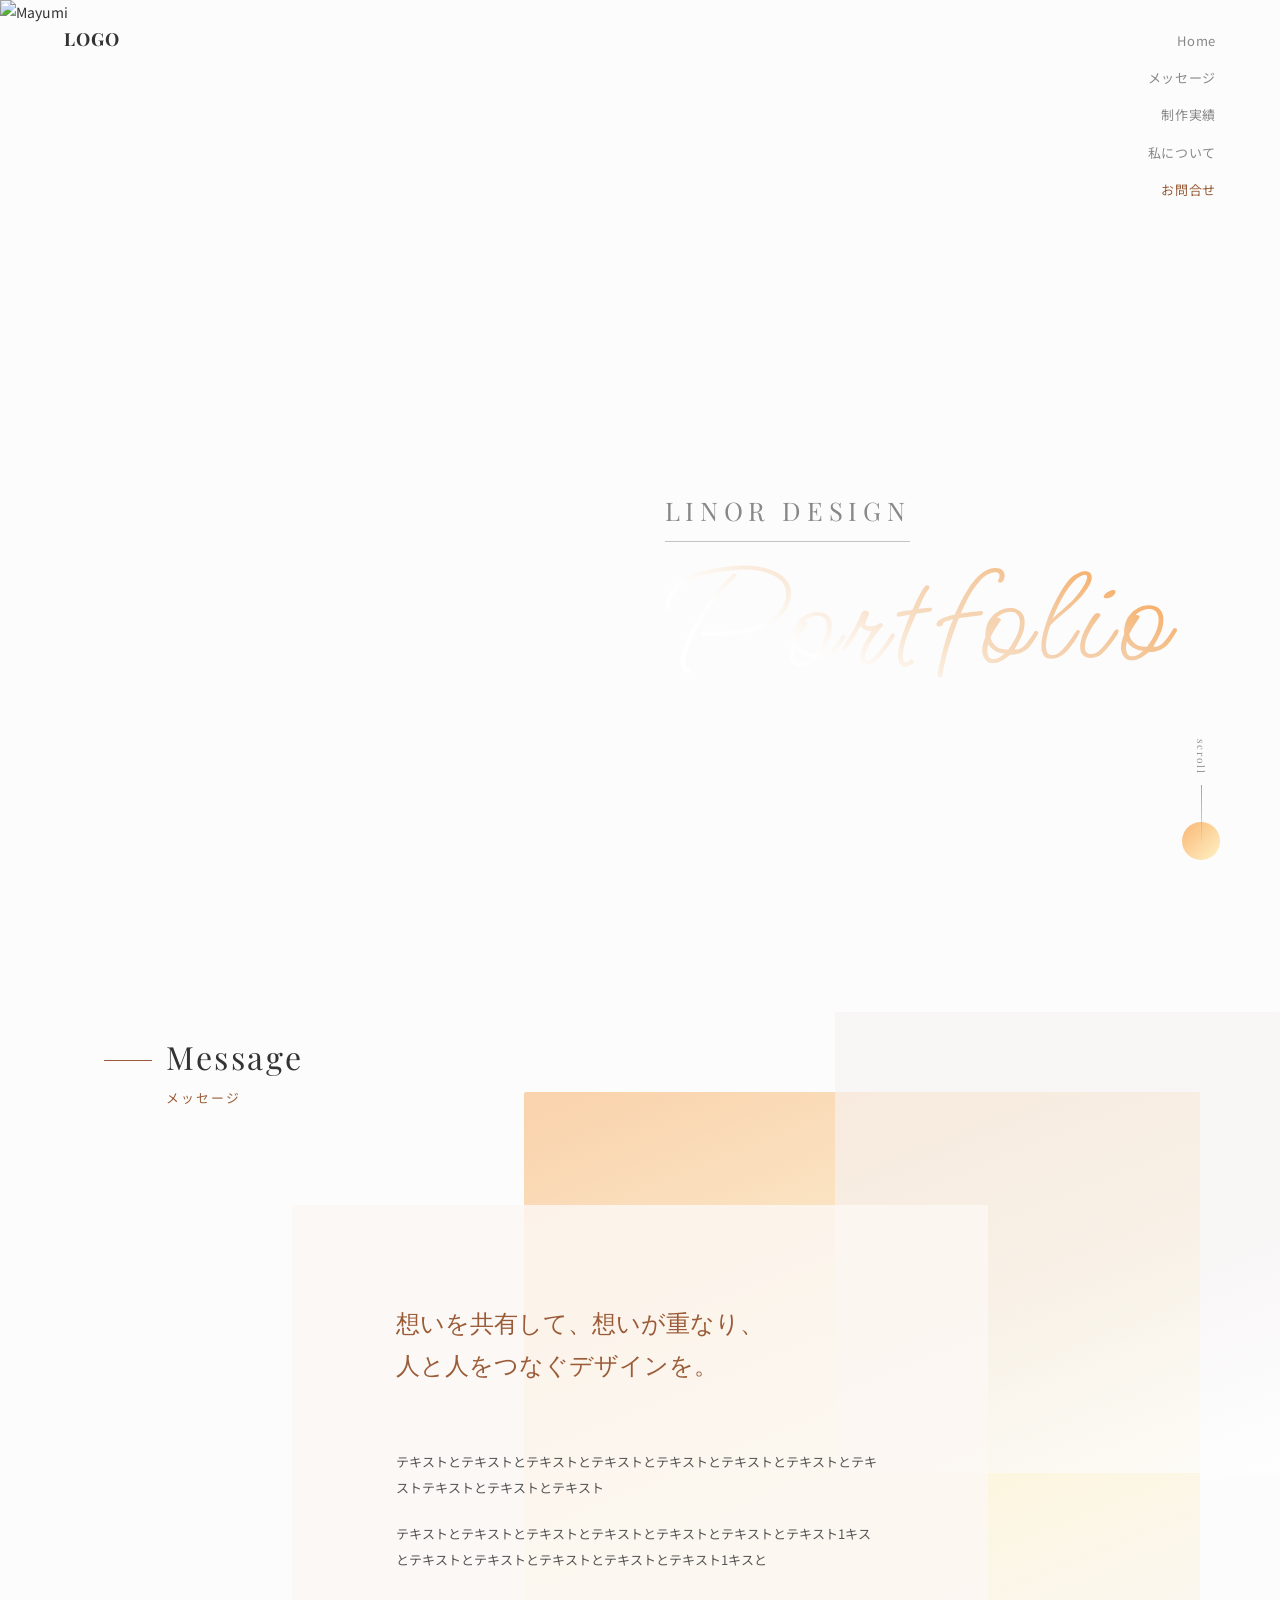
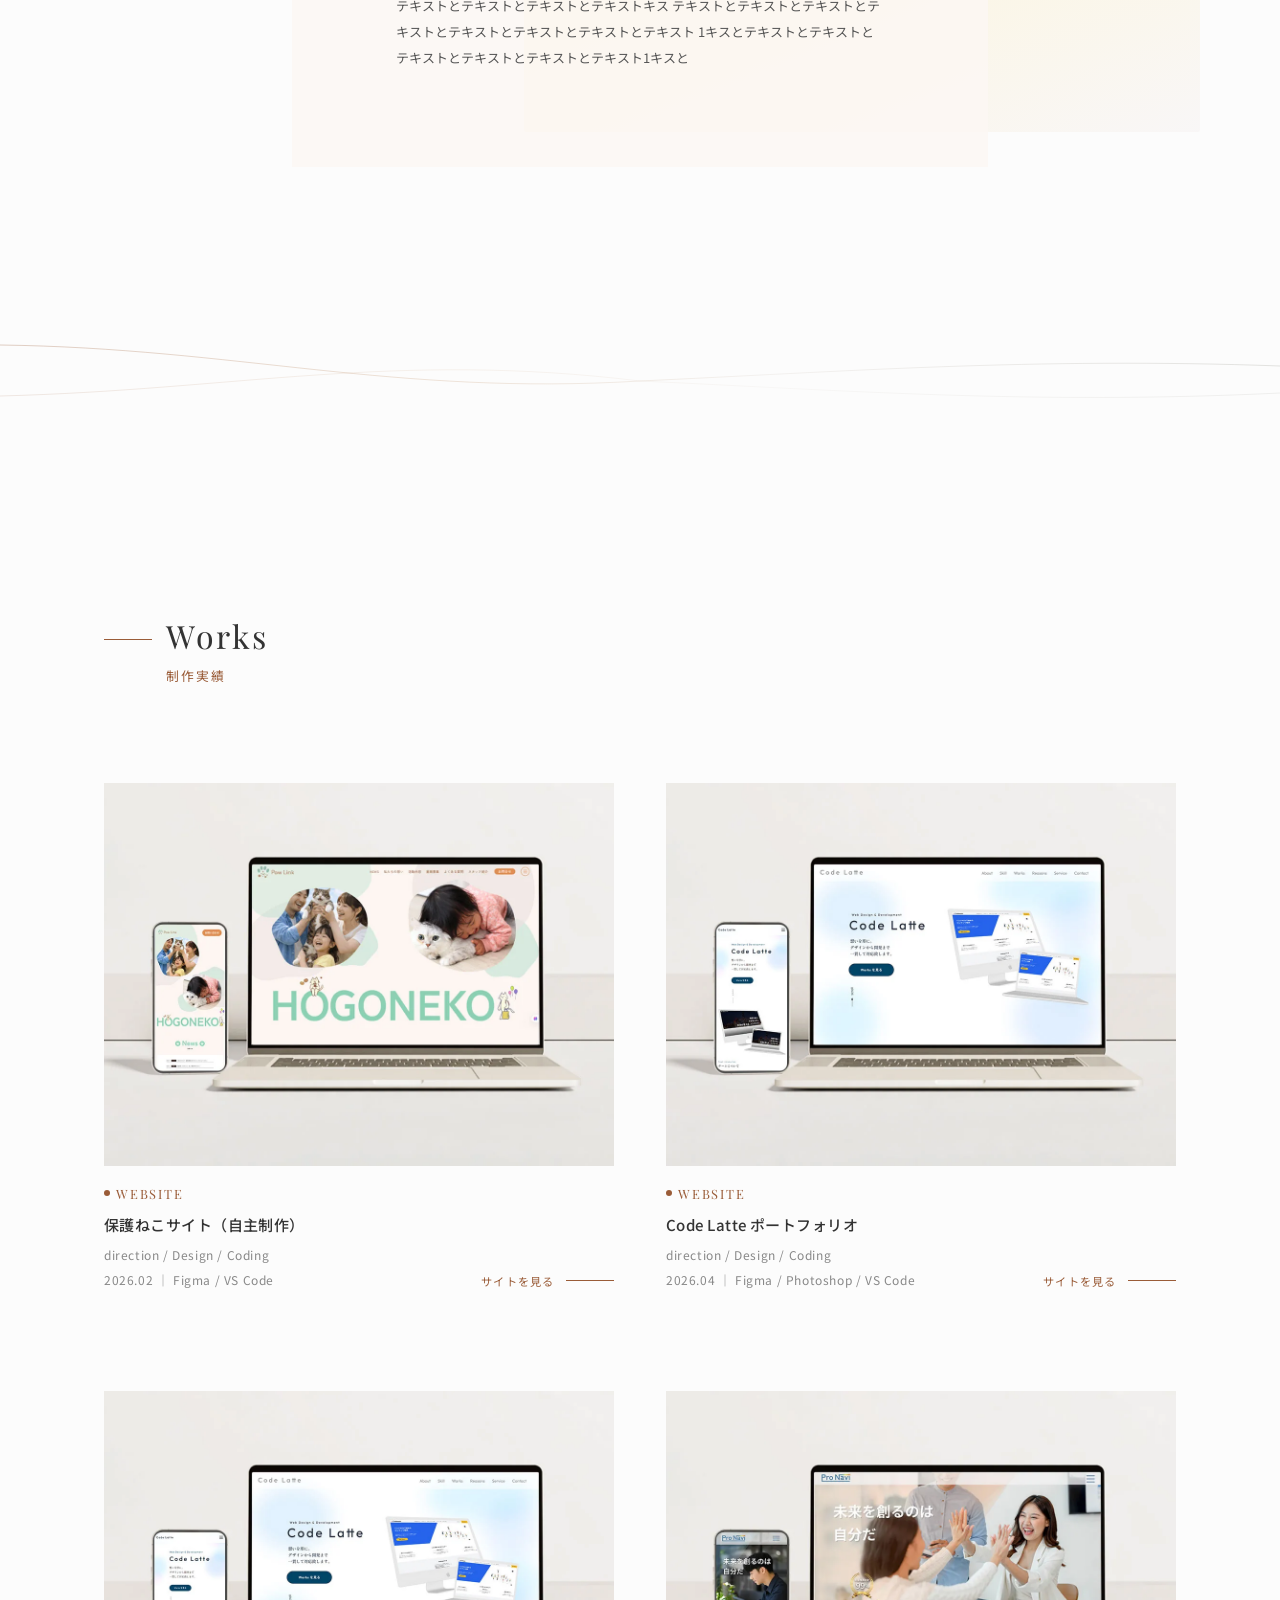
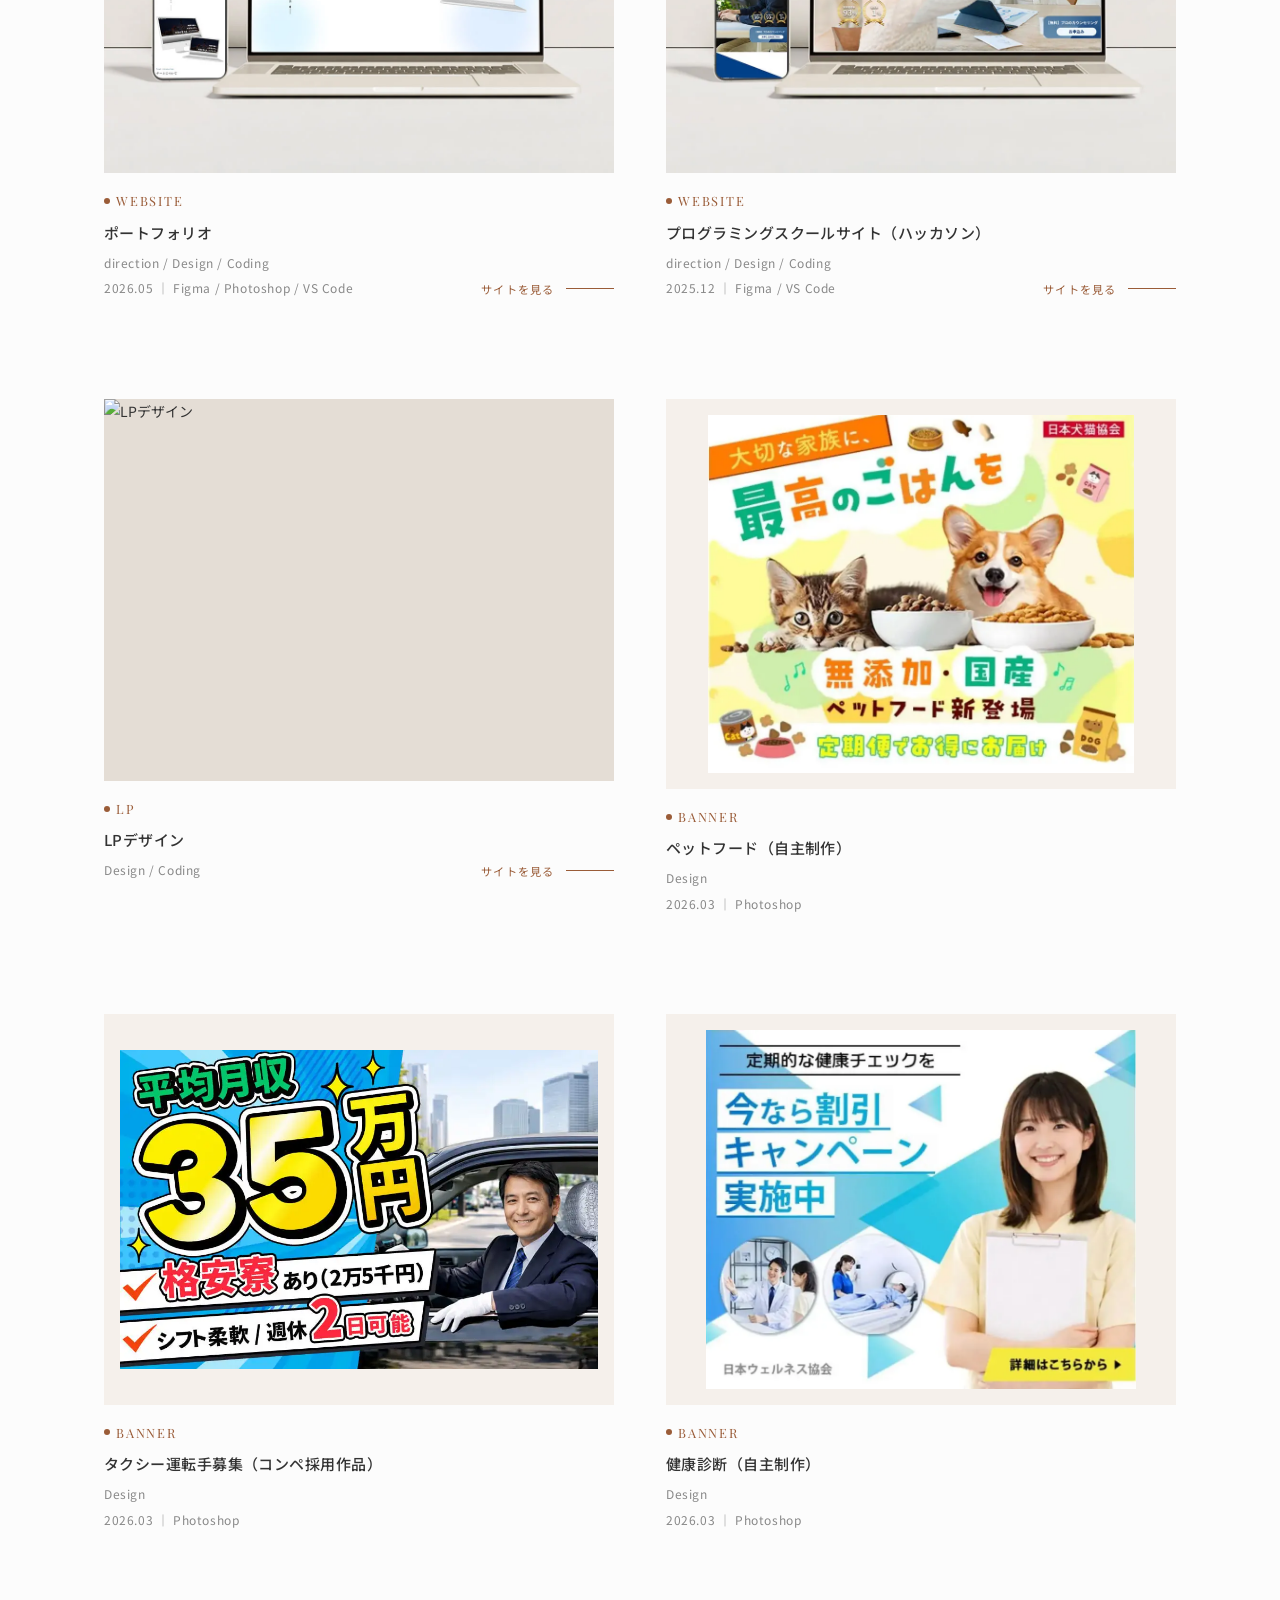
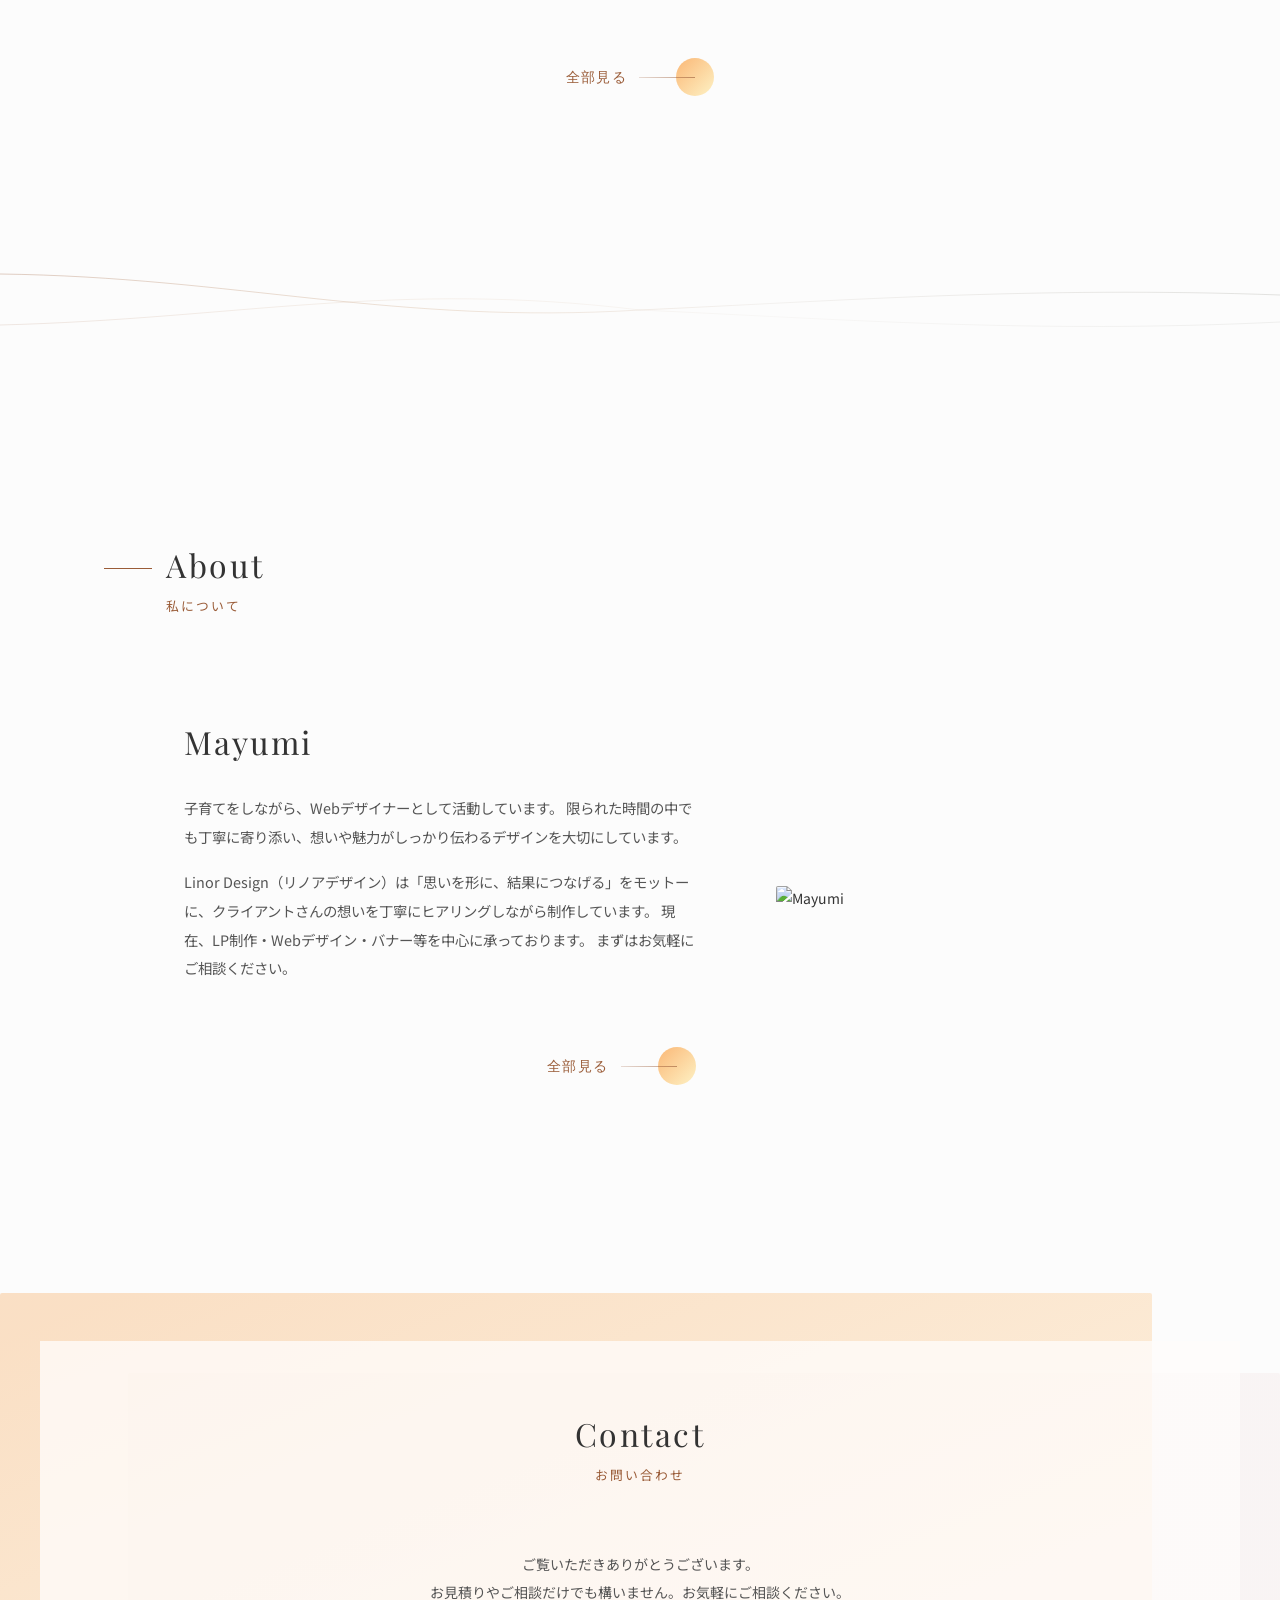
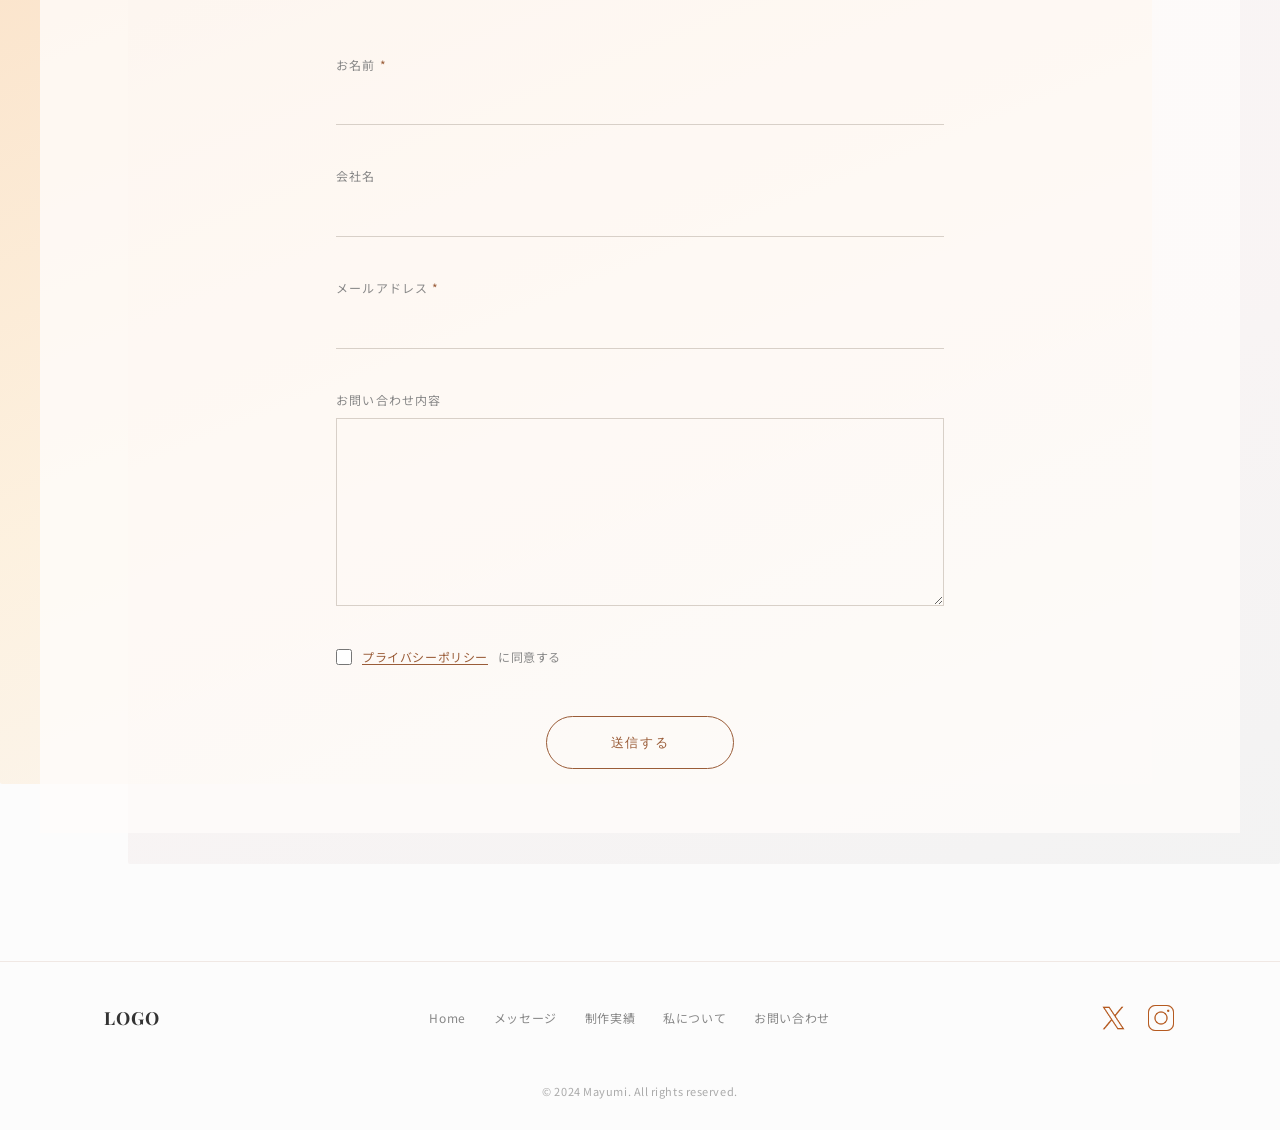
==== commit 47ab4c8d: "portfolio update" ====
--- a/index.html
+++ b/index.html
@@ -158,6 +158,42 @@
           </article>
 
           <article class="works__item fade-up" data-category="web">
+            <a href="https://mayuib1211-ui.github.io/portfolio-site/" target="_blank" rel="noopener"
+              class="works__item-link">
+              <div class="works__item-img">
+                <img src="images/works/hp03.webp" alt="チームポートフォリオ">
+              </div>
+              <div class="works__item-body">
+                <div class="works__inner">
+                  <p class="works__item-category">website</p>
+                  <h3 class="works__item-title">Code Latte ポートフォリオ</h3>
+                  <p class="works__item-tags">direction / Design / Coding</p>
+                  <p class="works__item-period">2026.04 ｜ Figma / Photoshop / VS Code</p>
+                </div>
+                <span class="works__item-more btn-arrow">サイトを見る</span>
+              </div>
+            </a>
+          </article>
+
+          <article class="works__item fade-up" data-category="web">
+            <a href="https://mayuib1211-ui.github.io/mayumi-ld-portfolio/" target="_blank" rel="noopener"
+              class="works__item-link">
+              <div class="works__item-img">
+                <img src="images/works/hp03.webp" alt="ポートフォリオ">
+              </div>
+              <div class="works__item-body">
+                <div class="works__inner">
+                  <p class="works__item-category">website</p>
+                  <h3 class="works__item-title">ポートフォリオ</h3>
+                  <p class="works__item-tags">direction / Design / Coding</p>
+                  <p class="works__item-period">2026.05 ｜ Figma / Photoshop / VS Code</p>
+                </div>
+                <span class="works__item-more btn-arrow">サイトを見る</span>
+              </div>
+            </a>
+          </article>
+
+          <article class="works__item fade-up" data-category="web">
             <a href="https://mayuib1211-ui.github.io/pronavi-deploy/" target="_blank" rel="noopener"
               class="works__item-link">
               <div class="works__item-img">
@@ -175,23 +211,7 @@
             </a>
           </article>
 
-          <article class="works__item fade-up" data-category="web">
-            <a href="https://mayuib1211-ui.github.io/portfolio-site/" target="_blank" rel="noopener"
-              class="works__item-link">
-              <div class="works__item-img">
-                <img src="images/works/hp03.webp" alt="チームポートフォリオ">
-              </div>
-              <div class="works__item-body">
-                <div class="works__inner">
-                  <p class="works__item-category">website</p>
-                  <h3 class="works__item-title">チームポートフォリオ</h3>
-                  <p class="works__item-tags">direction / Design / Coding</p>
-                  <p class="works__item-period">2026.04 ｜ Figma / Photoshop / VS Code</p>
-                </div>
-                <span class="works__item-more btn-arrow">サイトを見る</span>
-              </div>
-            </a>
-          </article>
+
 
           <article class="works__item fade-up" data-category="lp">
             <a href="#" class="works__item-link">
--- a/css/style.css
+++ b/css/style.css
@@ -657,11 +657,11 @@
 
 .page-banner {
   background: #FCFCFC;
-  padding: 8rem 0 3rem;
+  padding: 8rem 0 0;
 }
 @media (max-width: 768px) {
   .page-banner {
-    padding: 6rem 0 2rem;
+    padding: 6rem 0 0;
   }
 }
 .page-banner .section-title {
@@ -669,11 +669,11 @@
 }
 
 .works--full {
-  padding-top: 2rem;
+  padding-top: 0;
 }
 @media (max-width: 768px) {
   .works--full {
-    padding-top: 1rem;
+    padding-top: 0;
   }
 }
 
@@ -710,7 +710,6 @@
   display: flex;
   gap: 1.5rem;
   align-items: center;
-  padding-top: 0.5rem;
   margin-bottom: 4rem;
 }
 .works__filter-btn {
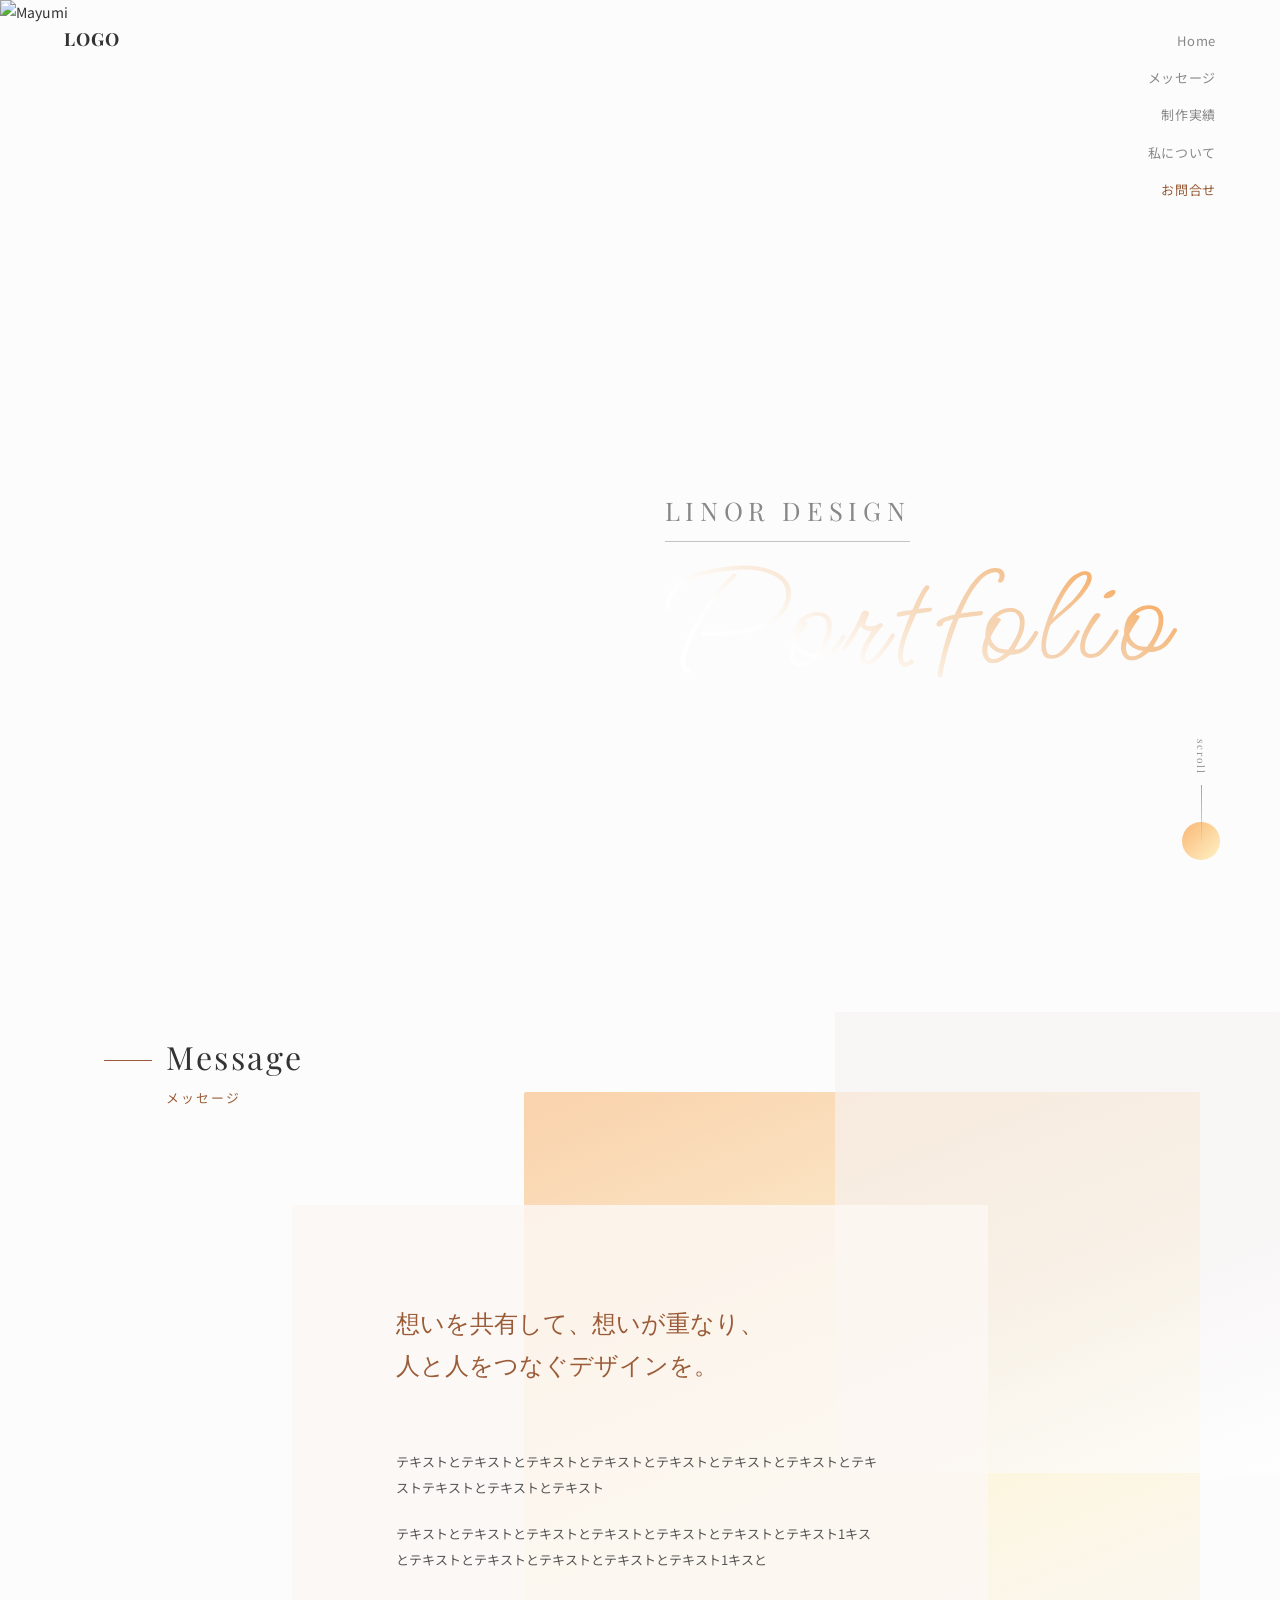
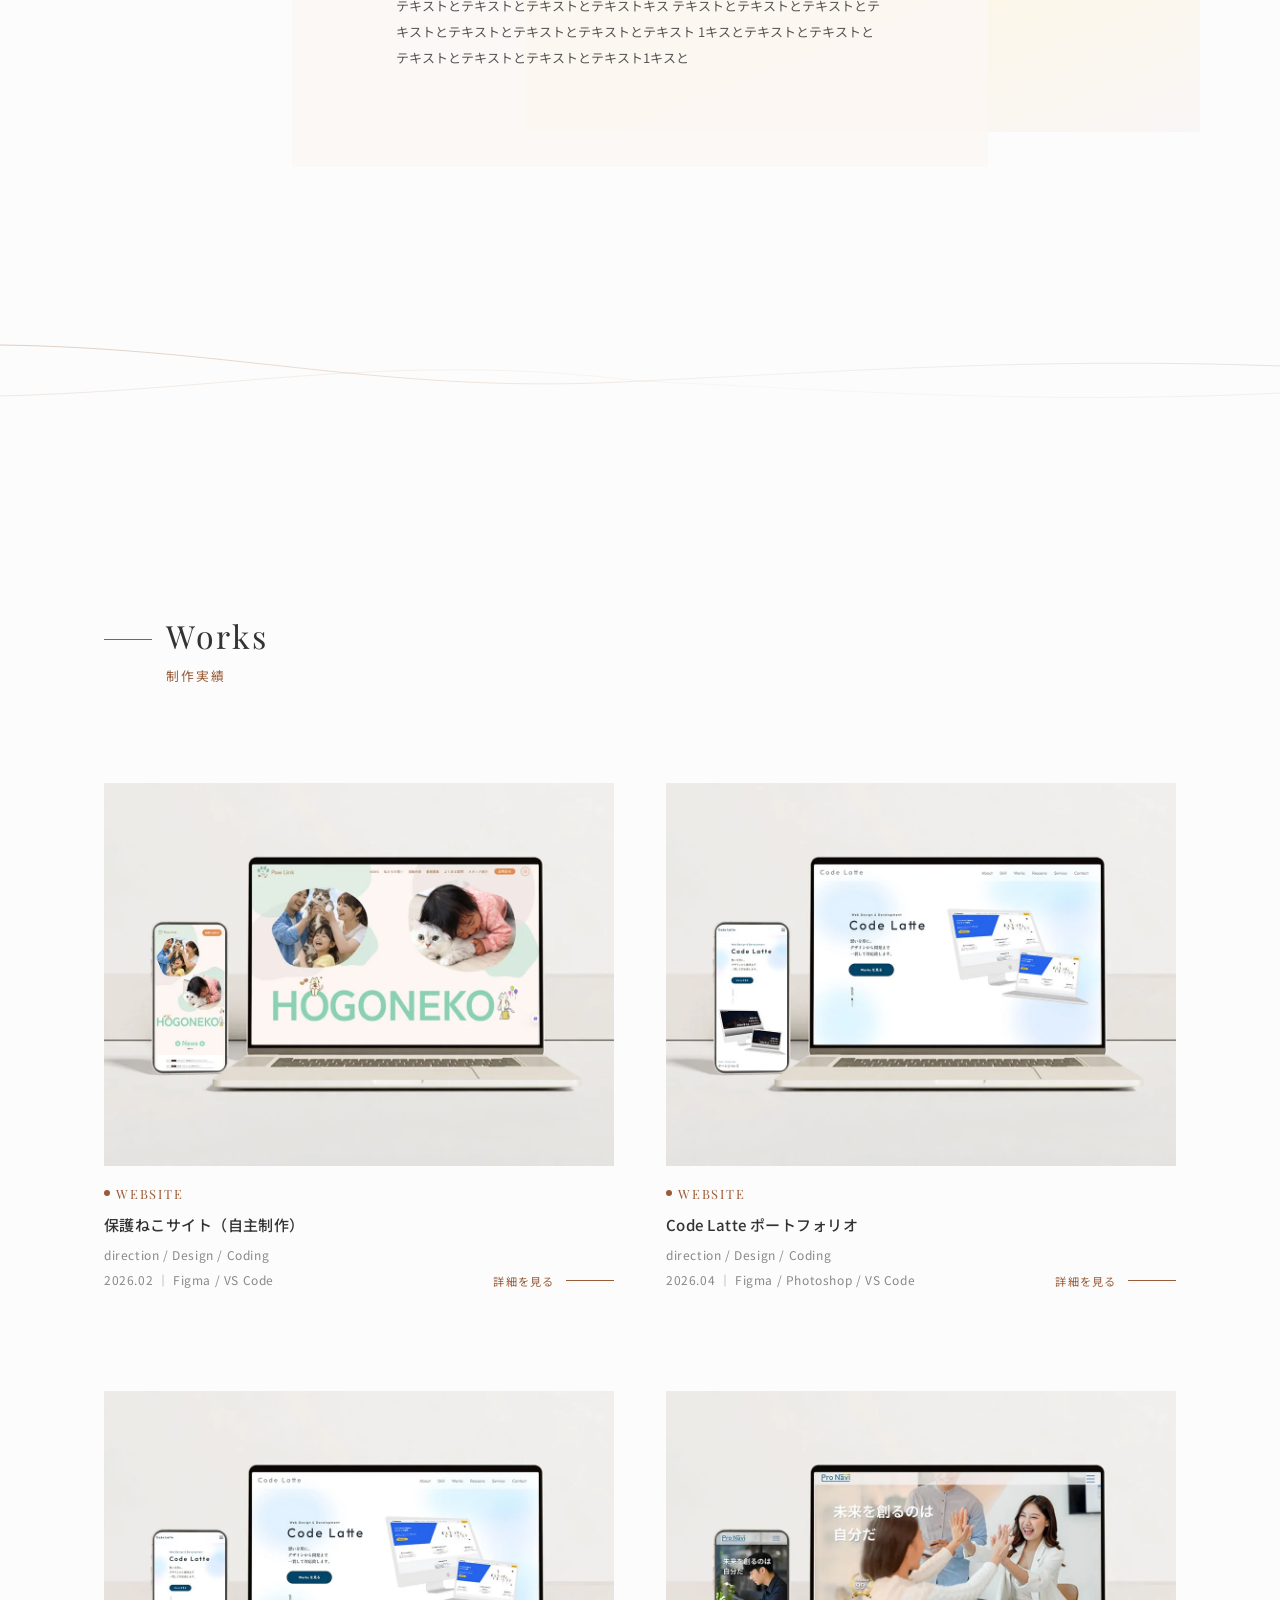
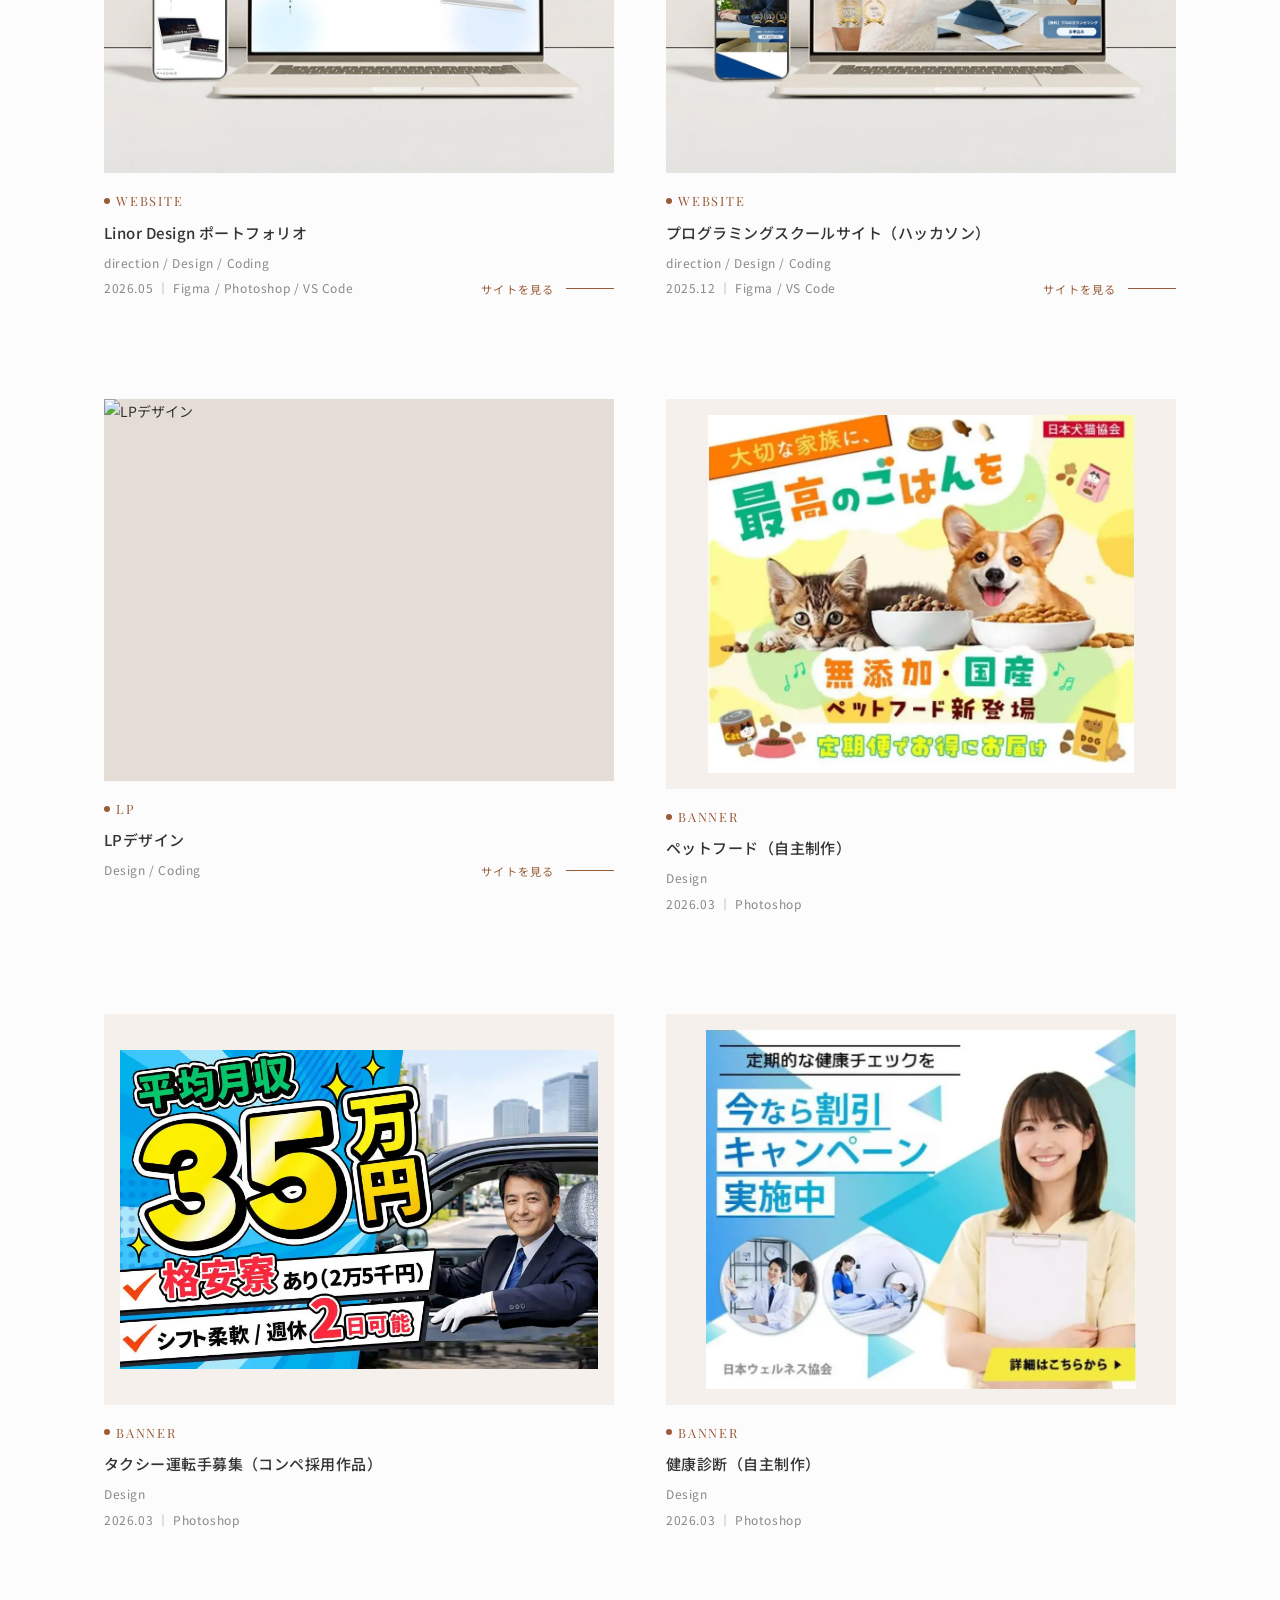
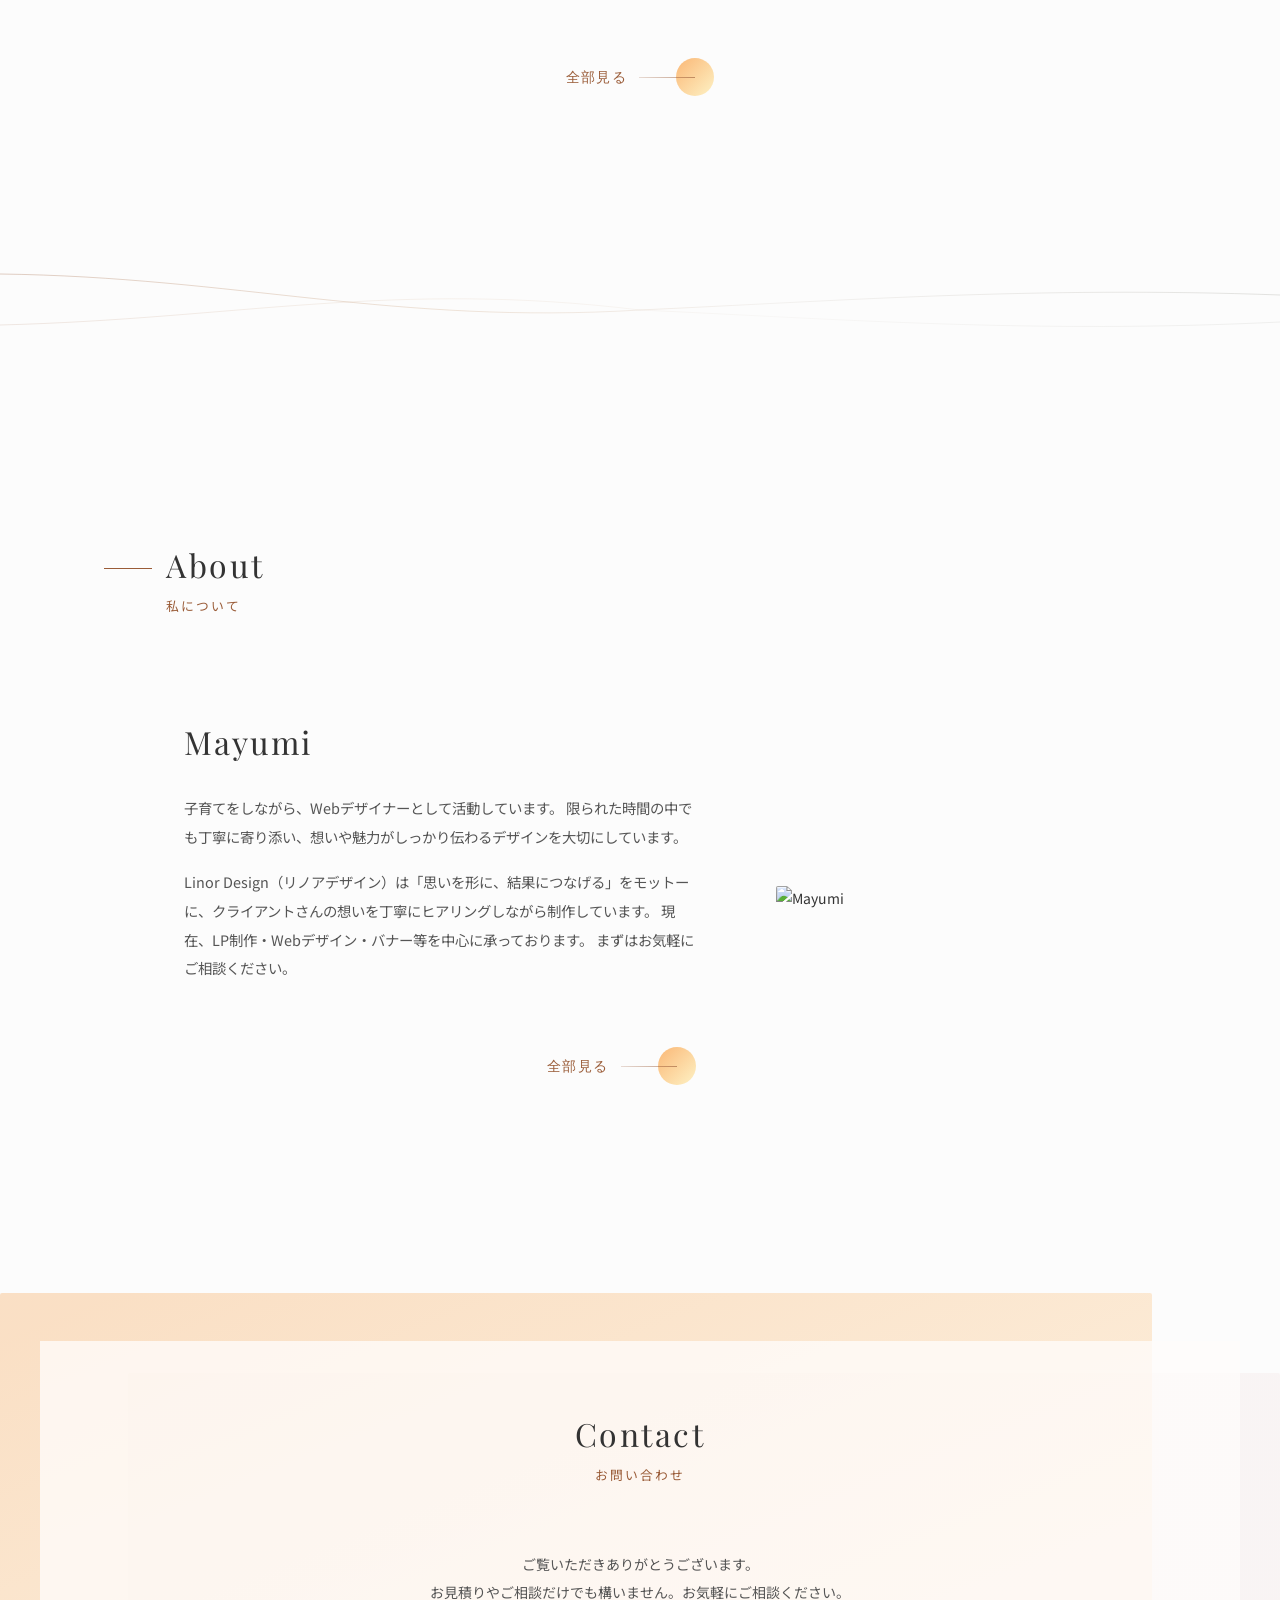
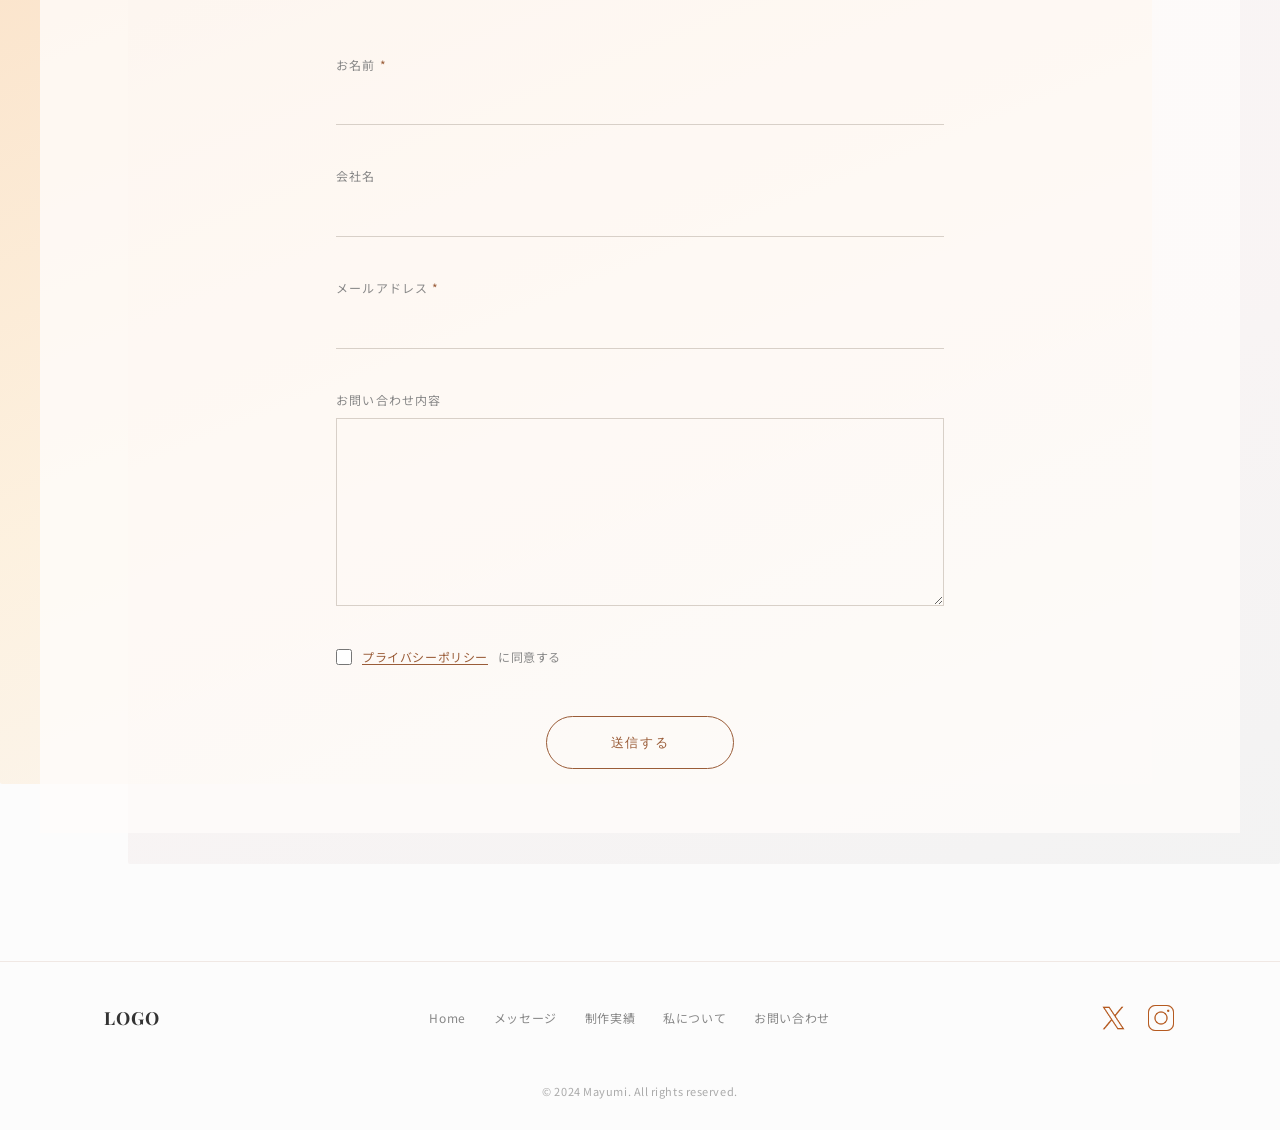
==== commit e5bca993: "portfolio update" ====
--- a/index.html
+++ b/index.html
@@ -141,7 +141,7 @@
         <div class="works__grid" id="works-grid">
 
           <article class="works__item fade-up" data-category="web">
-            <a href="https://mayuib1211-ui.github.io/paw-link/" target="_blank" rel="noopener" class="works__item-link">
+            <a href="works/detail-hogoneko.html" class="works__item-link">
               <div class="works__item-img">
                 <img src="images/works/hp01.webp" alt="保護ねこサイト">
               </div>
@@ -152,14 +152,13 @@
                   <p class="works__item-tags">direction / Design / Coding</p>
                   <p class="works__item-period">2026.02 ｜ Figma / VS Code</p>
                 </div>
-                <span class="works__item-more btn-arrow">サイトを見る</span>
+                <span class="works__item-more btn-arrow">詳細を見る</span>
               </div>
             </a>
           </article>
 
           <article class="works__item fade-up" data-category="web">
-            <a href="https://mayuib1211-ui.github.io/portfolio-site/" target="_blank" rel="noopener"
-              class="works__item-link">
+            <a href="works/detail-codelatte.html" class="works__item-link">
               <div class="works__item-img">
                 <img src="images/works/hp03.webp" alt="チームポートフォリオ">
               </div>
@@ -170,7 +169,7 @@
                   <p class="works__item-tags">direction / Design / Coding</p>
                   <p class="works__item-period">2026.04 ｜ Figma / Photoshop / VS Code</p>
                 </div>
-                <span class="works__item-more btn-arrow">サイトを見る</span>
+                <span class="works__item-more btn-arrow">詳細を見る</span>
               </div>
             </a>
           </article>
@@ -179,12 +178,12 @@
             <a href="https://mayuib1211-ui.github.io/mayumi-ld-portfolio/" target="_blank" rel="noopener"
               class="works__item-link">
               <div class="works__item-img">
-                <img src="images/works/hp03.webp" alt="ポートフォリオ">
+                <img src="images/works/hp03.webp" alt="リノアデザインポートフォリオ">
               </div>
               <div class="works__item-body">
                 <div class="works__inner">
                   <p class="works__item-category">website</p>
-                  <h3 class="works__item-title">ポートフォリオ</h3>
+                  <h3 class="works__item-title">Linor Design ポートフォリオ</h3>
                   <p class="works__item-tags">direction / Design / Coding</p>
                   <p class="works__item-period">2026.05 ｜ Figma / Photoshop / VS Code</p>
                 </div>
@@ -397,8 +396,8 @@
 
           <!-- お問い合わせ内容 -->
           <div class="contact__field">
-            <label class="contact__label-field" for="message">お問い合わせ内容</label>
-            <textarea class="contact__textarea" id="message" name="message" rows="6"></textarea>
+            <label class="contact__label-field" for="contact-message">お問い合わせ内容</label>
+            <textarea class="contact__textarea" id="contact-message" name="message" rows="6"></textarea>
           </div>
 
           <!-- プライバシーポリシー -->
--- a/css/style.css
+++ b/css/style.css
@@ -1259,4 +1259,274 @@
   font-size: 0.6875rem;
   color: #aaaaaa;
   letter-spacing: 0.05em;
+}
+
+.work-detail__banner {
+  background: #FCFCFC;
+  padding: 8rem 0 3.5rem;
+}
+@media (max-width: 768px) {
+  .work-detail__banner {
+    padding: 6rem 0 2.5rem;
+  }
+}
+
+.work-detail__banner-inner {
+  display: flex;
+  flex-direction: column;
+  gap: 1rem;
+}
+
+.work-detail__banner-category {
+  display: flex;
+  align-items: center;
+  gap: 0.5rem;
+  font-family: "Playfair Display", serif;
+  font-size: 0.75rem;
+  letter-spacing: 0.16em;
+  text-transform: uppercase;
+  color: #9A5C38;
+}
+.work-detail__banner-category::before {
+  content: "";
+  display: block;
+  width: 6px;
+  height: 6px;
+  border-radius: 50%;
+  background: #9A5C38;
+  flex-shrink: 0;
+}
+
+.work-detail__banner-title {
+  font-size: clamp(1.5rem, 3.5vw, 2.25rem);
+  font-weight: 500;
+  color: #333333;
+  letter-spacing: 0.04em;
+  line-height: 1.35;
+}
+.work-detail__banner-title span {
+  display: inline-block;
+  font-size: 0.625em;
+  color: #888888;
+  font-family: "Noto Sans JP", sans-serif;
+  font-weight: 300;
+  margin-left: 0.5rem;
+  vertical-align: middle;
+}
+
+.work-detail__banner-tags {
+  font-size: 0.75rem;
+  color: #888888;
+  letter-spacing: 0.05em;
+}
+
+.work-detail__main-img {
+  background: #f0ebe6;
+  overflow: hidden;
+}
+.work-detail__main-img img {
+  width: 100%;
+  aspect-ratio: 16/7;
+  -o-object-fit: cover;
+     object-fit: cover;
+  display: block;
+}
+@media (max-width: 768px) {
+  .work-detail__main-img img {
+    aspect-ratio: 4/3;
+  }
+}
+
+.work-detail__meta-row {
+  display: grid;
+  grid-template-columns: 5.5rem 1fr;
+  gap: 0 3rem;
+  padding: 1.375rem 0;
+  border-bottom: 1px solid rgba(154, 92, 56, 0.12);
+  align-items: start;
+}
+@media (max-width: 768px) {
+  .work-detail__meta-row {
+    grid-template-columns: 4.5rem 1fr;
+    gap: 0 1.25rem;
+    padding: 1rem 0;
+  }
+}
+.work-detail__meta-row dt {
+  font-size: 0.625rem;
+  letter-spacing: 0.1em;
+  color: #888888;
+  border: 1px solid rgba(154, 92, 56, 0.12);
+  padding: 0.3rem 0;
+  text-align: center;
+  white-space: nowrap;
+  margin-top: 0.25rem;
+}
+.work-detail__meta-row dd {
+  font-size: 0.875rem;
+  color: #555555;
+  line-height: 1.9;
+  letter-spacing: 0.02em;
+}
+
+.work-detail__overview {
+  background: #FCFCFC;
+  padding: 5rem 0;
+}
+@media (max-width: 768px) {
+  .work-detail__overview {
+    padding: 3rem 0;
+  }
+}
+
+.work-detail__images {
+  padding: 4rem 0;
+}
+@media (max-width: 768px) {
+  .work-detail__images {
+    padding: 2.5rem 0;
+  }
+}
+.work-detail__images-grid {
+  display: grid;
+  grid-template-columns: repeat(auto-fit, minmax(300px, 1fr));
+  gap: 1.5rem;
+}
+.work-detail__images-grid img {
+  width: 100%;
+  height: auto;
+  display: block;
+}
+
+.work-detail__process {
+  background: #FCFCFC;
+  padding: 5rem 0;
+}
+@media (max-width: 768px) {
+  .work-detail__process {
+    padding: 3rem 0;
+  }
+}
+
+.work-detail__gallery {
+  background: #f0ebe6;
+  padding: 4rem 0;
+}
+@media (max-width: 768px) {
+  .work-detail__gallery {
+    padding: 2.5rem 0;
+  }
+}
+.work-detail__gallery-grid {
+  display: grid;
+  grid-template-columns: repeat(3, 1fr);
+  gap: 1rem;
+  align-items: start;
+}
+@media (max-width: 768px) {
+  .work-detail__gallery-grid {
+    grid-template-columns: repeat(2, 1fr);
+    gap: 0.625rem;
+  }
+}
+.work-detail__gallery-item {
+  overflow: hidden;
+  background: #FCFCFC;
+  border: 1px solid rgba(154, 92, 56, 0.12);
+}
+.work-detail__gallery-item img {
+  display: block;
+  width: 100%;
+  height: auto;
+  transition: transform 0.4s ease;
+}
+.work-detail__gallery-item:hover img {
+  transform: scale(1.03);
+}
+
+.work-detail__cta {
+  background: #FCFCFC;
+  padding: 5rem 0;
+  display: flex;
+  justify-content: center;
+}
+
+.work-detail__back {
+  background: #FCFCFC;
+  padding: 4rem 0 5rem;
+  display: flex;
+  justify-content: center;
+}
+
+.work-detail__back-btn {
+  display: inline-block;
+  padding: 1rem 4rem;
+  background: transparent;
+  color: #9A5C38;
+  border: 1px solid #9A5C38;
+  border-radius: 50px;
+  font-family: "Playfair Display", serif;
+  font-size: 0.8125rem;
+  letter-spacing: 0.12em;
+  text-decoration: none;
+  cursor: pointer;
+  transition: opacity 0.2s;
+}
+.work-detail__back-btn:hover {
+  opacity: 0.7;
+}
+
+.work-detail__related {
+  background: #FCFCFC;
+  border-top: 1px solid rgba(154, 92, 56, 0.12);
+  padding: 4rem 0 6rem;
+}
+@media (max-width: 768px) {
+  .work-detail__related {
+    padding: 3rem 0 4rem;
+  }
+}
+.work-detail__related-head {
+  font-size: 0.8125rem;
+  letter-spacing: 0.1em;
+  color: #888888;
+  margin-bottom: 1.75rem;
+  display: flex;
+  align-items: center;
+  gap: 0.75rem;
+}
+.work-detail__related-head::before {
+  content: "";
+  display: block;
+  width: 1.75rem;
+  height: 1px;
+  background: #9A5C38;
+  flex-shrink: 0;
+}
+.work-detail__related-list {
+  display: grid;
+  grid-template-columns: repeat(5, 1fr);
+  gap: 0.875rem;
+}
+@media (max-width: 768px) {
+  .work-detail__related-list {
+    grid-template-columns: repeat(3, 1fr);
+    gap: 0.5rem;
+  }
+}
+.work-detail__related-item {
+  display: block;
+  overflow: hidden;
+  background: #e4ddd5;
+}
+.work-detail__related-item img {
+  width: 100%;
+  aspect-ratio: 4/3;
+  -o-object-fit: cover;
+     object-fit: cover;
+  display: block;
+  transition: transform 0.4s ease;
+}
+.work-detail__related-item:hover img {
+  transform: scale(1.05);
 }
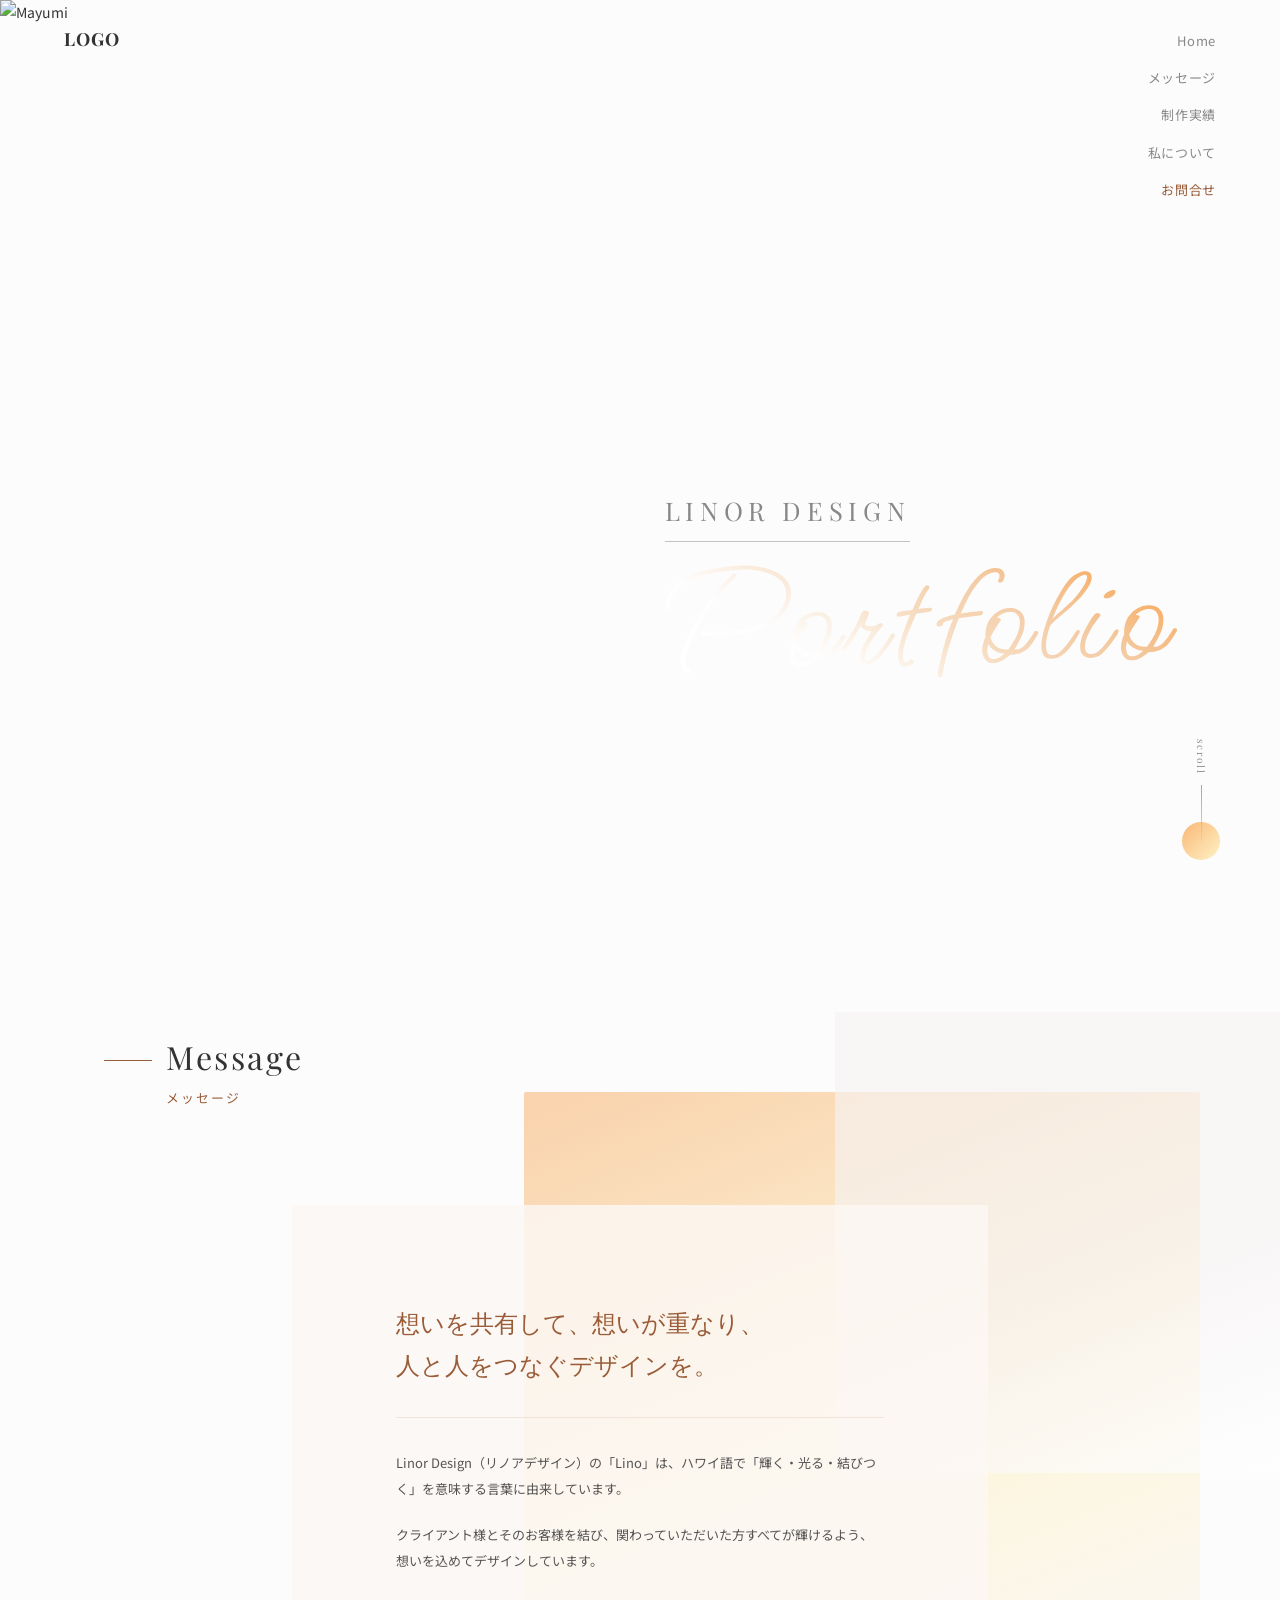
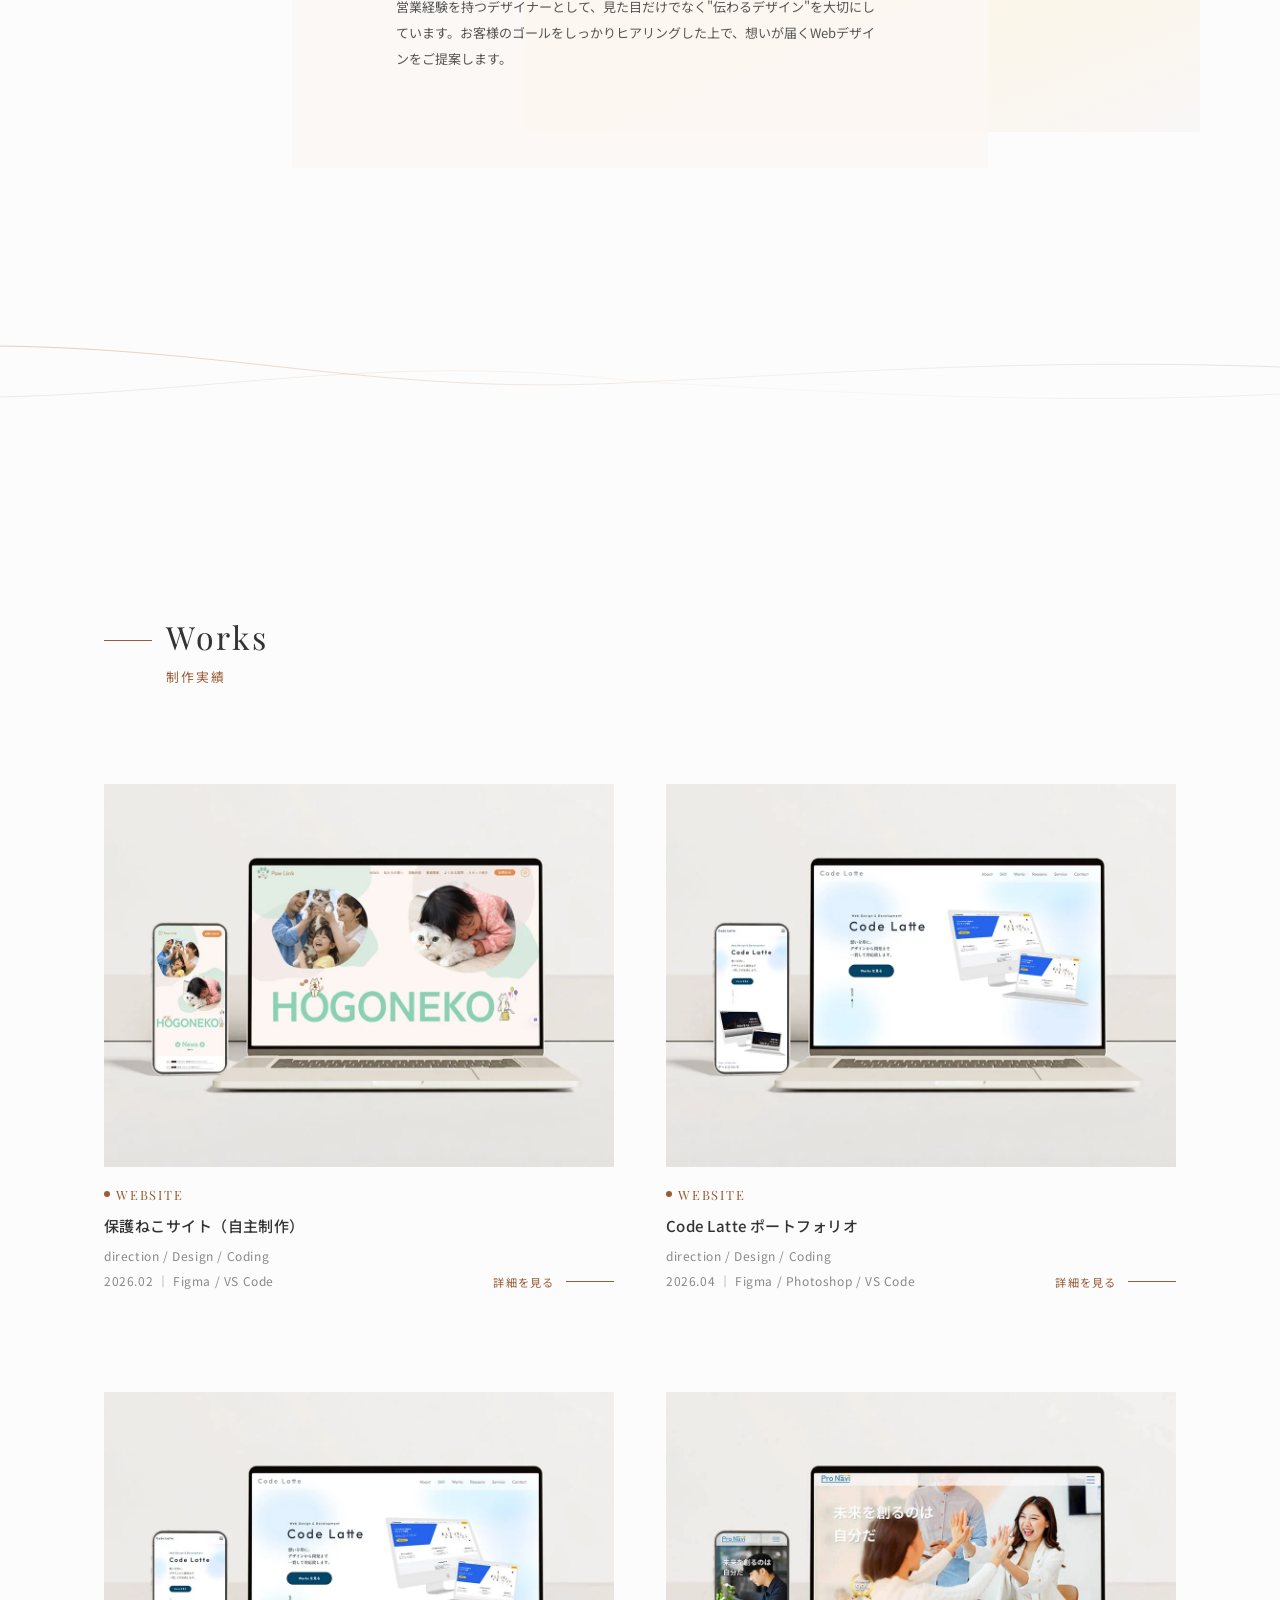
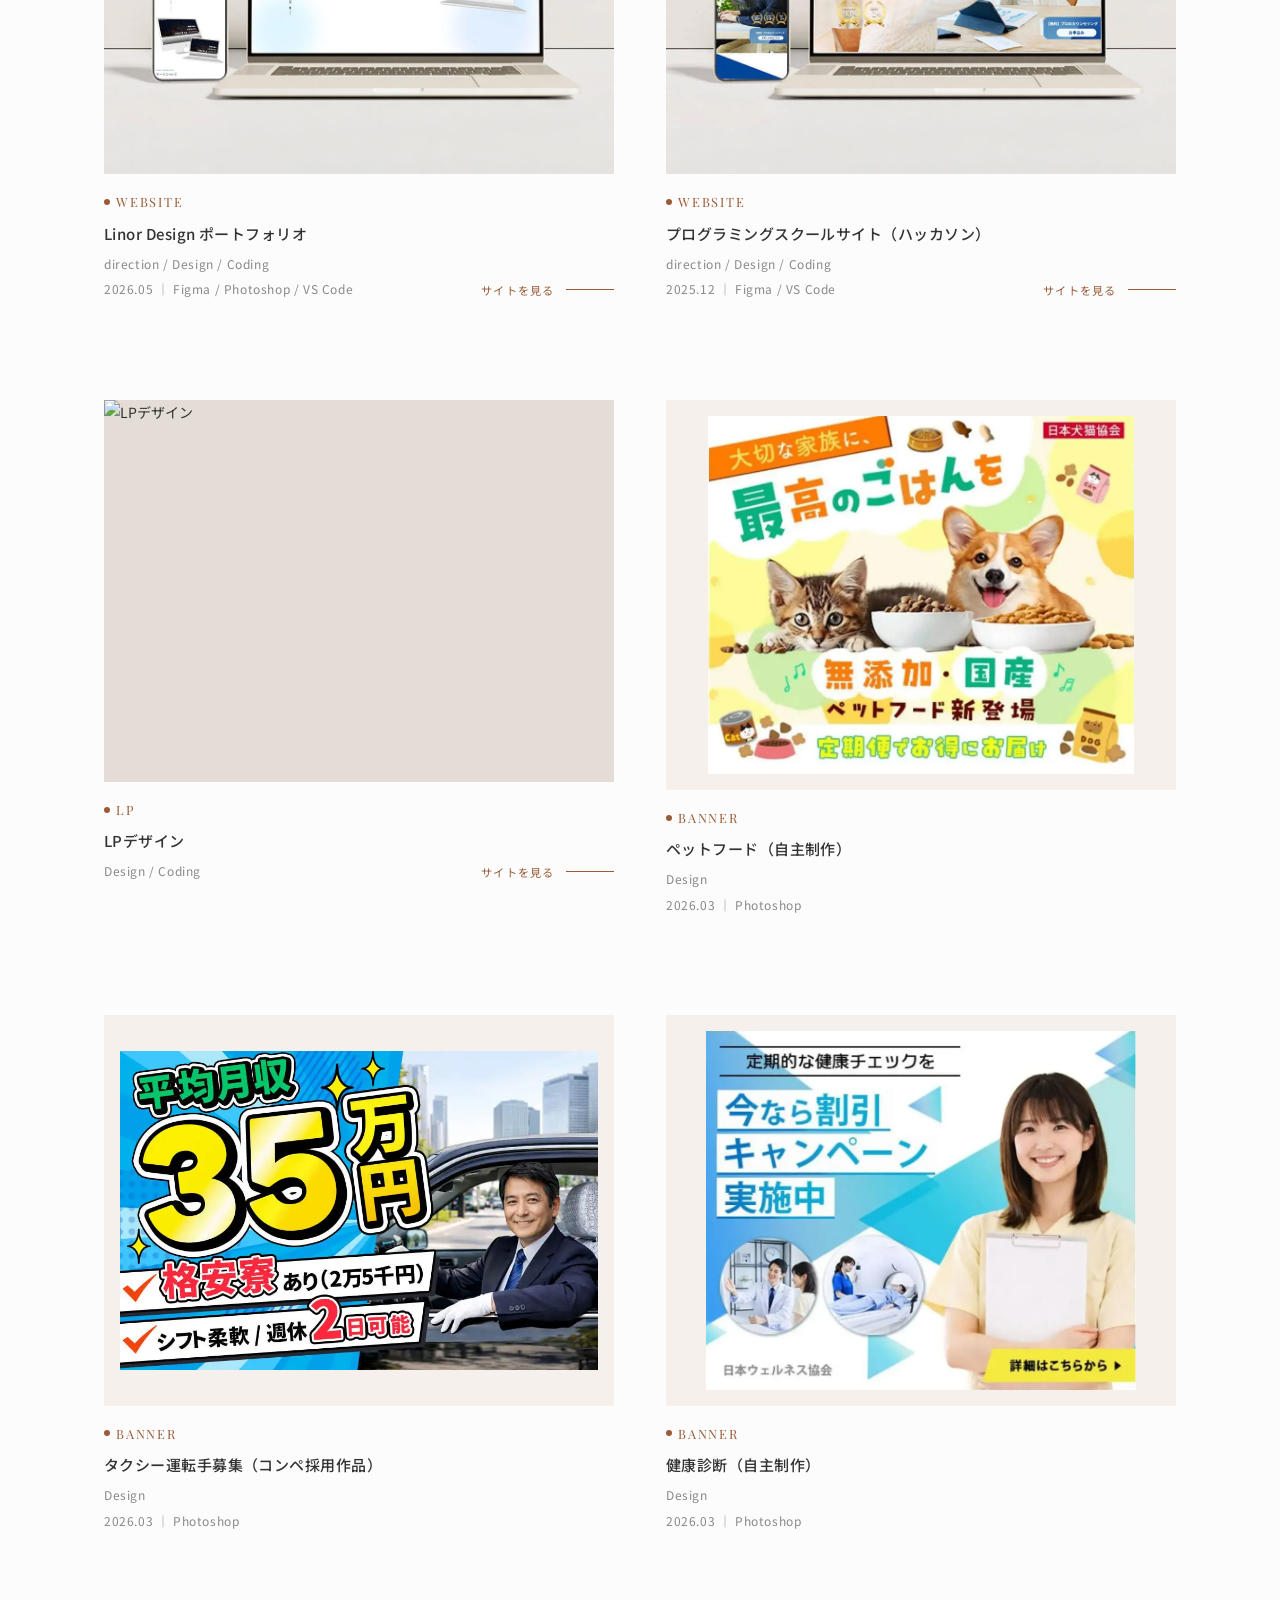
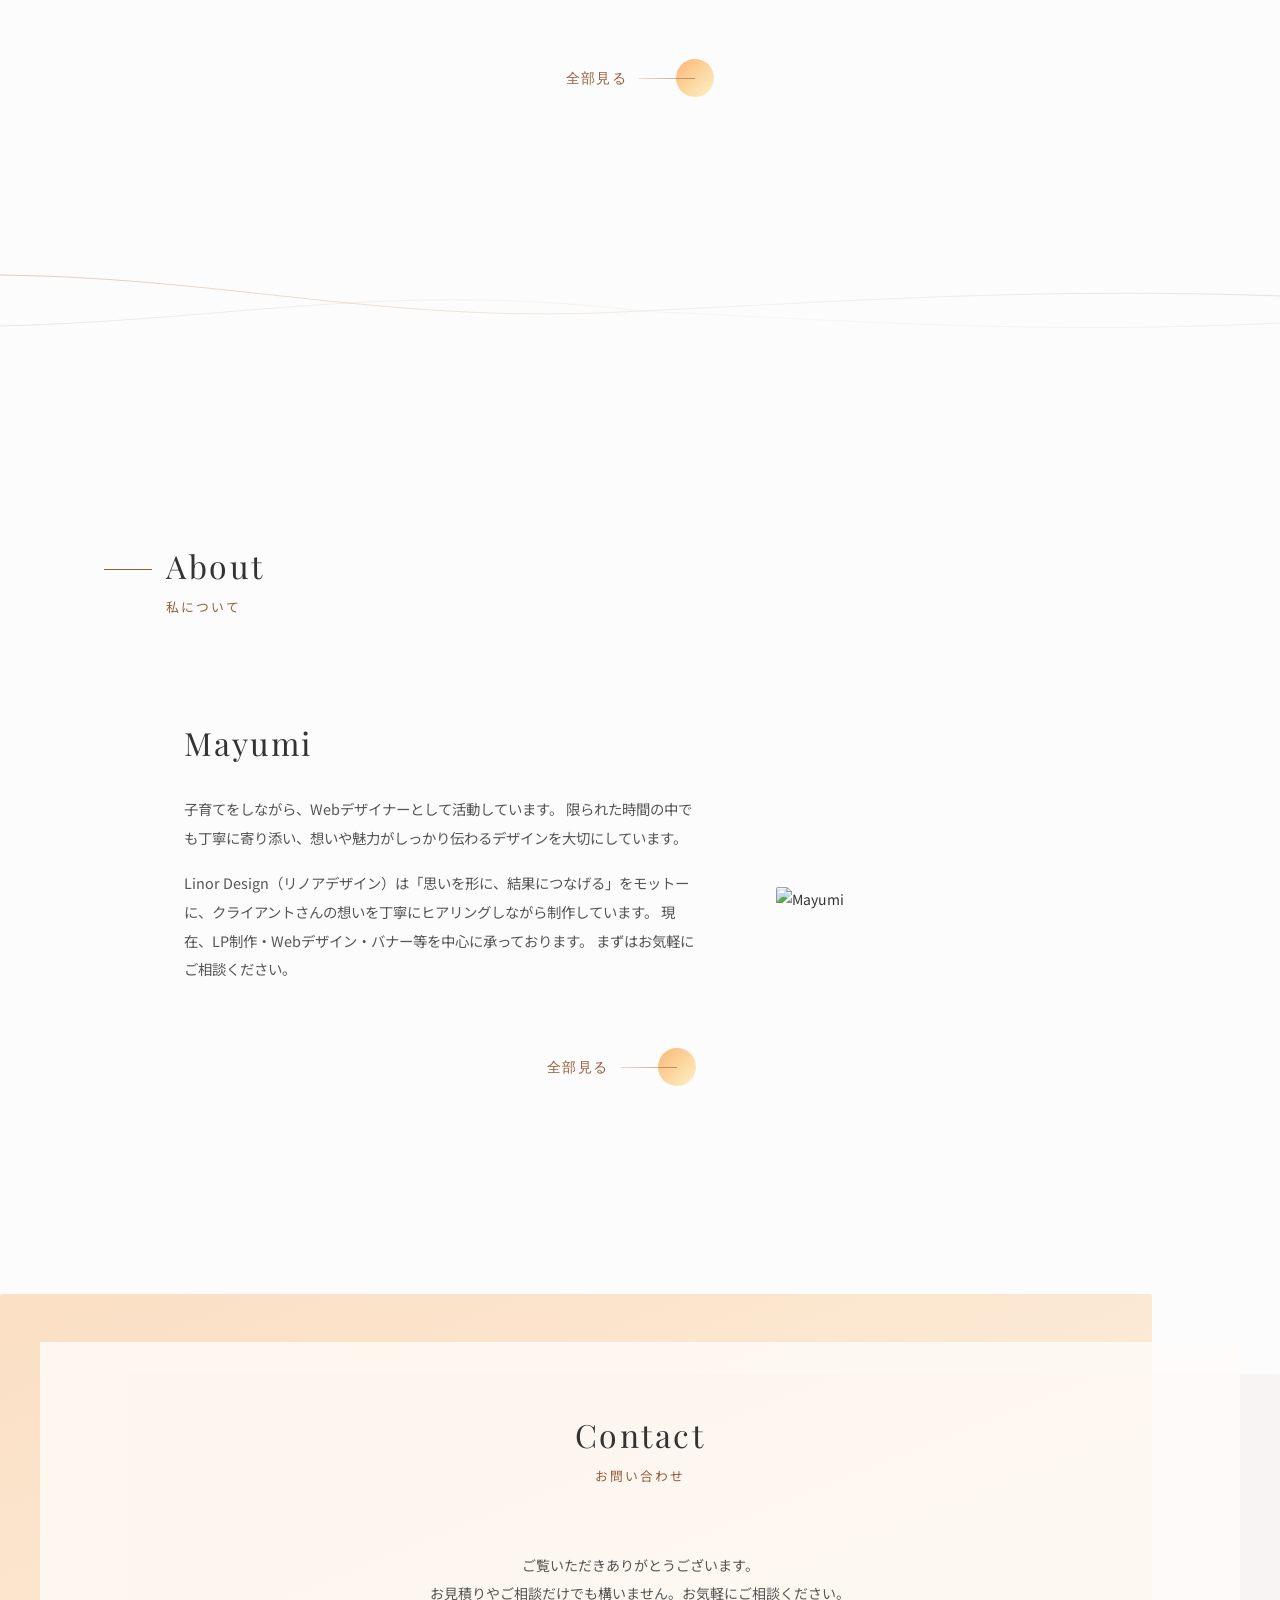
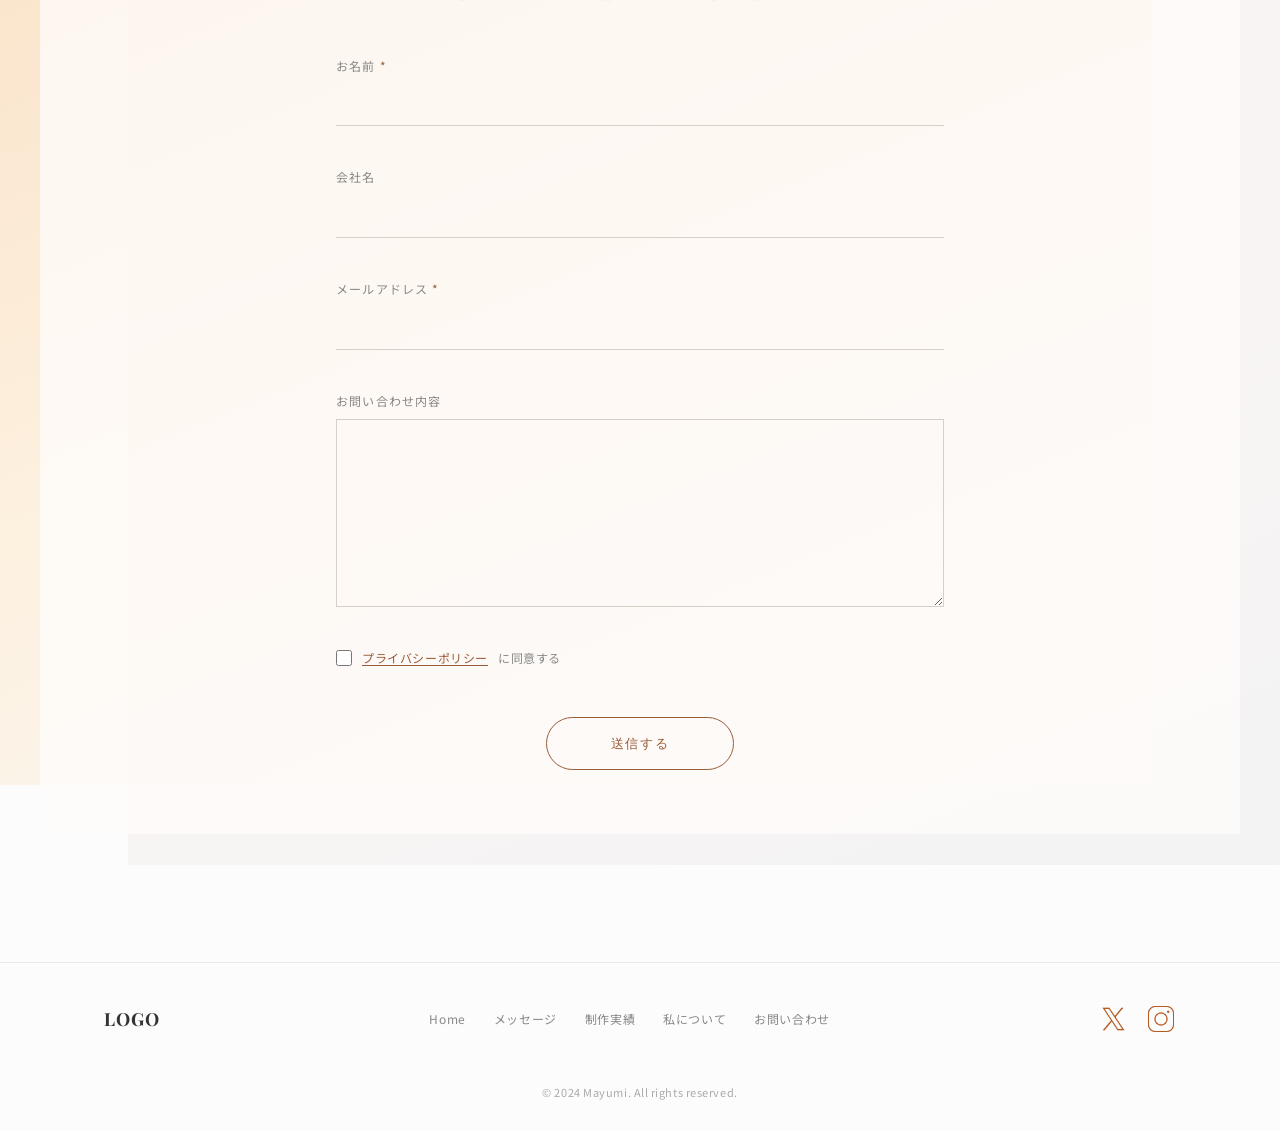
==== commit 683591d3: "portfolio update" ====
--- a/index.html
+++ b/index.html
@@ -89,11 +89,11 @@
             人と人をつなぐデザインを。
           </h3>
           <div class="message__text">
-            <p>テキストとテキストとテキストとテキストとテキストとテキストとテキストとテキストテキストとテキストとテキスト</p>
-            <p>テキストとテキストとテキストとテキストとテキストとテキストとテキスト1キスとテキストとテキストとテキストとテキストとテキスト1キスと</p>
-            <p>テキストとテキストとテキストとテキストキス
-              テキストとテキストとテキストとテキストとテキストとテキストとテキストとテキスト
-              1キスとテキストとテキストとテキストとテキストとテキストとテキスト1キスと</p>
+            <p>Linor Design（リノアデザイン）の「Lino」は、ハワイ語で「輝く・光る・結びつく」を意味する言葉に由来しています。
+            </p>
+            <p>クライアント様とそのお客様を結び、関わっていただいた方すべてが輝けるよう、想いを込めてデザインしています。</p>
+            <p>
+              営業経験を持つデザイナーとして、見た目だけでなく"伝わるデザイン"を大切にしています。お客様のゴールをしっかりヒアリングした上で、想いが届くWebデザインをご提案します。</p>
           </div>
         </div>
       </div>
--- a/css/style.css
+++ b/css/style.css
@@ -633,12 +633,15 @@
   font-weight: 500;
   line-height: 1.75;
   color: #9A5C38;
-  margin-bottom: 4rem;
+  padding-bottom: 2rem;
+  border-bottom: 1px solid rgba(154, 92, 56, 0.12);
+  margin-bottom: 2rem;
 }
 @media (max-width: 768px) {
   .message__heading {
     font-size: 1.25rem;
-    margin-bottom: 1.75rem;
+    padding-bottom: 1.5rem;
+    margin-bottom: 1.5rem;
   }
 }
 .message__text {
